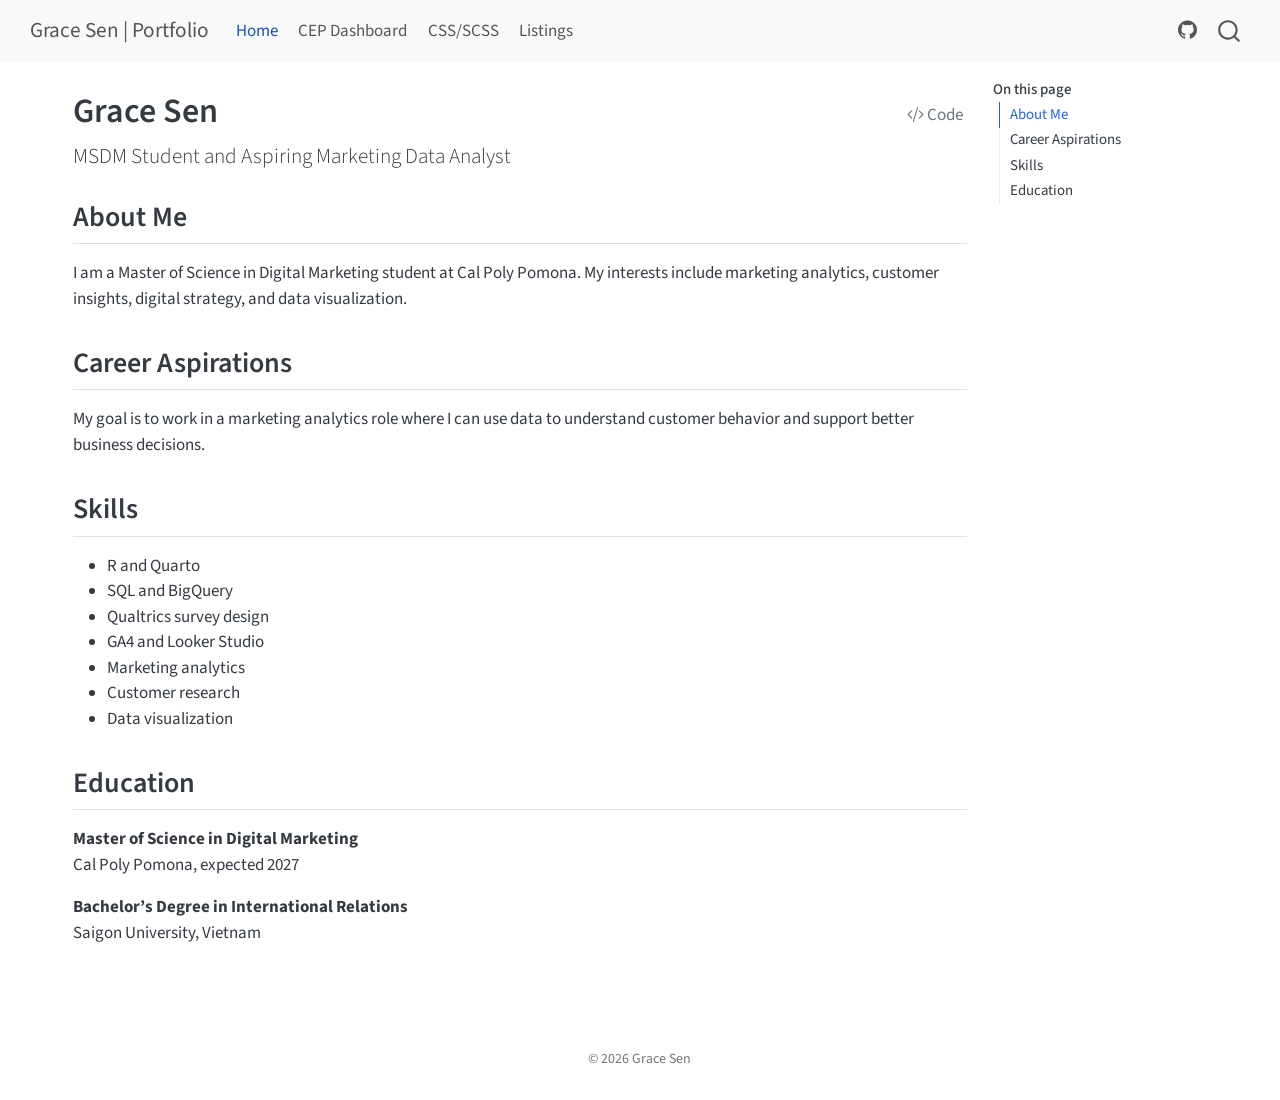
==== docs/index.html @ 3452260a "edit dashboard, listings page" ====
<!DOCTYPE html>
<html xmlns="http://www.w3.org/1999/xhtml" lang="en" xml:lang="en"><head>

<meta charset="utf-8">
<meta name="generator" content="quarto-1.8.26">

<meta name="viewport" content="width=device-width, initial-scale=1.0, user-scalable=yes">


<title>Grace Sen – Grace Sen | Portfolio</title>
<style>
code{white-space: pre-wrap;}
span.smallcaps{font-variant: small-caps;}
div.columns{display: flex; gap: min(4vw, 1.5em);}
div.column{flex: auto; overflow-x: auto;}
div.hanging-indent{margin-left: 1.5em; text-indent: -1.5em;}
ul.task-list{list-style: none;}
ul.task-list li input[type="checkbox"] {
  width: 0.8em;
  margin: 0 0.8em 0.2em -1em; /* quarto-specific, see https://github.com/quarto-dev/quarto-cli/issues/4556 */ 
  vertical-align: middle;
}
/* CSS for syntax highlighting */
html { -webkit-text-size-adjust: 100%; }
pre > code.sourceCode { white-space: pre; position: relative; }
pre > code.sourceCode > span { display: inline-block; line-height: 1.25; }
pre > code.sourceCode > span:empty { height: 1.2em; }
.sourceCode { overflow: visible; }
code.sourceCode > span { color: inherit; text-decoration: inherit; }
div.sourceCode { margin: 1em 0; }
pre.sourceCode { margin: 0; }
@media screen {
div.sourceCode { overflow: auto; }
}
@media print {
pre > code.sourceCode { white-space: pre-wrap; }
pre > code.sourceCode > span { text-indent: -5em; padding-left: 5em; }
}
pre.numberSource code
  { counter-reset: source-line 0; }
pre.numberSource code > span
  { position: relative; left: -4em; counter-increment: source-line; }
pre.numberSource code > span > a:first-child::before
  { content: counter(source-line);
    position: relative; left: -1em; text-align: right; vertical-align: baseline;
    border: none; display: inline-block;
    -webkit-touch-callout: none; -webkit-user-select: none;
    -khtml-user-select: none; -moz-user-select: none;
    -ms-user-select: none; user-select: none;
    padding: 0 4px; width: 4em;
  }
pre.numberSource { margin-left: 3em;  padding-left: 4px; }
div.sourceCode
  {   }
@media screen {
pre > code.sourceCode > span > a:first-child::before { text-decoration: underline; }
}
</style>


<script src="site_libs/quarto-nav/quarto-nav.js"></script>
<script src="site_libs/quarto-nav/headroom.min.js"></script>
<script src="site_libs/clipboard/clipboard.min.js"></script>
<script src="site_libs/quarto-search/autocomplete.umd.js"></script>
<script src="site_libs/quarto-search/fuse.min.js"></script>
<script src="site_libs/quarto-search/quarto-search.js"></script>
<meta name="quarto:offset" content="./">
<script src="site_libs/quarto-html/quarto.js" type="module"></script>
<script src="site_libs/quarto-html/tabsets/tabsets.js" type="module"></script>
<script src="site_libs/quarto-html/axe/axe-check.js" type="module"></script>
<script src="site_libs/quarto-html/popper.min.js"></script>
<script src="site_libs/quarto-html/tippy.umd.min.js"></script>
<script src="site_libs/quarto-html/anchor.min.js"></script>
<link href="site_libs/quarto-html/tippy.css" rel="stylesheet">
<link href="site_libs/quarto-html/quarto-syntax-highlighting-587c61ba64f3a5504c4d52d930310e48.css" rel="stylesheet" id="quarto-text-highlighting-styles">
<script src="site_libs/bootstrap/bootstrap.min.js"></script>
<link href="site_libs/bootstrap/bootstrap-icons.css" rel="stylesheet">
<link href="site_libs/bootstrap/bootstrap-80278d44abbb443aada24b13759e4b65.min.css" rel="stylesheet" append-hash="true" id="quarto-bootstrap" data-mode="light">
<script id="quarto-search-options" type="application/json">{
  "location": "navbar",
  "copy-button": false,
  "collapse-after": 3,
  "panel-placement": "end",
  "type": "overlay",
  "limit": 50,
  "keyboard-shortcut": [
    "f",
    "/",
    "s"
  ],
  "show-item-context": false,
  "language": {
    "search-no-results-text": "No results",
    "search-matching-documents-text": "matching documents",
    "search-copy-link-title": "Copy link to search",
    "search-hide-matches-text": "Hide additional matches",
    "search-more-match-text": "more match in this document",
    "search-more-matches-text": "more matches in this document",
    "search-clear-button-title": "Clear",
    "search-text-placeholder": "",
    "search-detached-cancel-button-title": "Cancel",
    "search-submit-button-title": "Submit",
    "search-label": "Search"
  }
}</script>


</head>

<body class="nav-fixed quarto-light">

<div id="quarto-search-results"></div>
  <header id="quarto-header" class="headroom fixed-top">
    <nav class="navbar navbar-expand-lg " data-bs-theme="dark">
      <div class="navbar-container container-fluid">
      <div class="navbar-brand-container mx-auto">
    <a class="navbar-brand" href="./index.html">
    <span class="navbar-title">Grace Sen | Portfolio</span>
    </a>
  </div>
            <div id="quarto-search" class="" title="Search"></div>
          <button class="navbar-toggler" type="button" data-bs-toggle="collapse" data-bs-target="#navbarCollapse" aria-controls="navbarCollapse" role="menu" aria-expanded="false" aria-label="Toggle navigation" onclick="if (window.quartoToggleHeadroom) { window.quartoToggleHeadroom(); }">
  <span class="navbar-toggler-icon"></span>
</button>
          <div class="collapse navbar-collapse" id="navbarCollapse">
            <ul class="navbar-nav navbar-nav-scroll me-auto">
  <li class="nav-item">
    <a class="nav-link active" href="./index.html" aria-current="page"> 
<span class="menu-text">Home</span></a>
  </li>  
  <li class="nav-item">
    <a class="nav-link" href="./dashboard.html"> 
<span class="menu-text">CEP Dashboard</span></a>
  </li>  
  <li class="nav-item">
    <a class="nav-link" href="./styling.html"> 
<span class="menu-text">CSS/SCSS</span></a>
  </li>  
  <li class="nav-item">
    <a class="nav-link" href="./listings.html"> 
<span class="menu-text">Listings</span></a>
  </li>  
</ul>
            <ul class="navbar-nav navbar-nav-scroll ms-auto">
  <li class="nav-item compact">
    <a class="nav-link" href="https://github.com/gracesen/IBM-6500-M10-Portfolio"> <i class="bi bi-github" role="img">
</i> 
<span class="menu-text"></span></a>
  </li>  
</ul>
          </div> <!-- /navcollapse -->
            <div class="quarto-navbar-tools">
</div>
      </div> <!-- /container-fluid -->
    </nav>
</header>
<!-- content -->
<div id="quarto-content" class="quarto-container page-columns page-rows-contents page-layout-full page-navbar">
<!-- sidebar -->
<!-- margin-sidebar -->
    <div id="quarto-margin-sidebar" class="sidebar margin-sidebar">
        <nav id="TOC" role="doc-toc" class="toc-active">
    <h2 id="toc-title">On this page</h2>
   
  <ul>
  <li><a href="#about-me" id="toc-about-me" class="nav-link active" data-scroll-target="#about-me">About Me</a></li>
  <li><a href="#career-aspirations" id="toc-career-aspirations" class="nav-link" data-scroll-target="#career-aspirations">Career Aspirations</a></li>
  <li><a href="#skills" id="toc-skills" class="nav-link" data-scroll-target="#skills">Skills</a></li>
  <li><a href="#education" id="toc-education" class="nav-link" data-scroll-target="#education">Education</a></li>
  </ul>
</nav>
    </div>
<!-- main -->
<main class="content column-page-left" id="quarto-document-content">

<header id="title-block-header" class="quarto-title-block default">
<div class="quarto-title">
<div class="quarto-title-block"><div><h1 class="title">Grace Sen</h1><button type="button" class="btn code-tools-button" id="quarto-code-tools-source"><i class="bi"></i> Code</button></div></div>
<p class="subtitle lead">MSDM Student and Aspiring Marketing Data Analyst</p>
</div>



<div class="quarto-title-meta column-page-left">

    
  
    
  </div>
  


</header>


<section id="about-me" class="level2">
<h2 class="anchored" data-anchor-id="about-me">About Me</h2>
<p>I am a Master of Science in Digital Marketing student at Cal Poly Pomona. My interests include marketing analytics, customer insights, digital strategy, and data visualization.</p>
</section>
<section id="career-aspirations" class="level2">
<h2 class="anchored" data-anchor-id="career-aspirations">Career Aspirations</h2>
<p>My goal is to work in a marketing analytics role where I can use data to understand customer behavior and support better business decisions.</p>
</section>
<section id="skills" class="level2">
<h2 class="anchored" data-anchor-id="skills">Skills</h2>
<ul>
<li>R and Quarto</li>
<li>SQL and BigQuery</li>
<li>Qualtrics survey design</li>
<li>GA4 and Looker Studio</li>
<li>Marketing analytics</li>
<li>Customer research</li>
<li>Data visualization</li>
</ul>
</section>
<section id="education" class="level2">
<h2 class="anchored" data-anchor-id="education">Education</h2>
<p><strong>Master of Science in Digital Marketing</strong><br>
Cal Poly Pomona, expected 2027</p>
<p><strong>Bachelor’s Degree in International Relations</strong><br>
Saigon University, Vietnam</p>


<!-- -->

</section>

</main> <!-- /main -->
<script id="quarto-html-after-body" type="application/javascript">
  window.document.addEventListener("DOMContentLoaded", function (event) {
    const icon = "";
    const anchorJS = new window.AnchorJS();
    anchorJS.options = {
      placement: 'right',
      icon: icon
    };
    anchorJS.add('.anchored');
    const isCodeAnnotation = (el) => {
      for (const clz of el.classList) {
        if (clz.startsWith('code-annotation-')) {                     
          return true;
        }
      }
      return false;
    }
    const onCopySuccess = function(e) {
      // button target
      const button = e.trigger;
      // don't keep focus
      button.blur();
      // flash "checked"
      button.classList.add('code-copy-button-checked');
      var currentTitle = button.getAttribute("title");
      button.setAttribute("title", "Copied!");
      let tooltip;
      if (window.bootstrap) {
        button.setAttribute("data-bs-toggle", "tooltip");
        button.setAttribute("data-bs-placement", "left");
        button.setAttribute("data-bs-title", "Copied!");
        tooltip = new bootstrap.Tooltip(button, 
          { trigger: "manual", 
            customClass: "code-copy-button-tooltip",
            offset: [0, -8]});
        tooltip.show();    
      }
      setTimeout(function() {
        if (tooltip) {
          tooltip.hide();
          button.removeAttribute("data-bs-title");
          button.removeAttribute("data-bs-toggle");
          button.removeAttribute("data-bs-placement");
        }
        button.setAttribute("title", currentTitle);
        button.classList.remove('code-copy-button-checked');
      }, 1000);
      // clear code selection
      e.clearSelection();
    }
    const getTextToCopy = function(trigger) {
      const outerScaffold = trigger.parentElement.cloneNode(true);
      const codeEl = outerScaffold.querySelector('code');
      for (const childEl of codeEl.children) {
        if (isCodeAnnotation(childEl)) {
          childEl.remove();
        }
      }
      return codeEl.innerText;
    }
    const clipboard = new window.ClipboardJS('.code-copy-button:not([data-in-quarto-modal])', {
      text: getTextToCopy
    });
    clipboard.on('success', onCopySuccess);
    if (window.document.getElementById('quarto-embedded-source-code-modal')) {
      const clipboardModal = new window.ClipboardJS('.code-copy-button[data-in-quarto-modal]', {
        text: getTextToCopy,
        container: window.document.getElementById('quarto-embedded-source-code-modal')
      });
      clipboardModal.on('success', onCopySuccess);
    }
    const viewSource = window.document.getElementById('quarto-view-source') ||
                       window.document.getElementById('quarto-code-tools-source');
    if (viewSource) {
      const sourceUrl = viewSource.getAttribute("data-quarto-source-url");
      viewSource.addEventListener("click", function(e) {
        if (sourceUrl) {
          // rstudio viewer pane
          if (/\bcapabilities=\b/.test(window.location)) {
            window.open(sourceUrl);
          } else {
            window.location.href = sourceUrl;
          }
        } else {
          const modal = new bootstrap.Modal(document.getElementById('quarto-embedded-source-code-modal'));
          modal.show();
        }
        return false;
      });
    }
    function toggleCodeHandler(show) {
      return function(e) {
        const detailsSrc = window.document.querySelectorAll(".cell > details > .sourceCode");
        for (let i=0; i<detailsSrc.length; i++) {
          const details = detailsSrc[i].parentElement;
          if (show) {
            details.open = true;
          } else {
            details.removeAttribute("open");
          }
        }
        const cellCodeDivs = window.document.querySelectorAll(".cell > .sourceCode");
        const fromCls = show ? "hidden" : "unhidden";
        const toCls = show ? "unhidden" : "hidden";
        for (let i=0; i<cellCodeDivs.length; i++) {
          const codeDiv = cellCodeDivs[i];
          if (codeDiv.classList.contains(fromCls)) {
            codeDiv.classList.remove(fromCls);
            codeDiv.classList.add(toCls);
          } 
        }
        return false;
      }
    }
    const hideAllCode = window.document.getElementById("quarto-hide-all-code");
    if (hideAllCode) {
      hideAllCode.addEventListener("click", toggleCodeHandler(false));
    }
    const showAllCode = window.document.getElementById("quarto-show-all-code");
    if (showAllCode) {
      showAllCode.addEventListener("click", toggleCodeHandler(true));
    }
      var localhostRegex = new RegExp(/^(?:http|https):\/\/localhost\:?[0-9]*\//);
      var mailtoRegex = new RegExp(/^mailto:/);
        var filterRegex = new RegExp('/' + window.location.host + '/');
      var isInternal = (href) => {
          return filterRegex.test(href) || localhostRegex.test(href) || mailtoRegex.test(href);
      }
      // Inspect non-navigation links and adorn them if external
     var links = window.document.querySelectorAll('a[href]:not(.nav-link):not(.navbar-brand):not(.toc-action):not(.sidebar-link):not(.sidebar-item-toggle):not(.pagination-link):not(.no-external):not([aria-hidden]):not(.dropdown-item):not(.quarto-navigation-tool):not(.about-link)');
      for (var i=0; i<links.length; i++) {
        const link = links[i];
        if (!isInternal(link.href)) {
          // undo the damage that might have been done by quarto-nav.js in the case of
          // links that we want to consider external
          if (link.dataset.originalHref !== undefined) {
            link.href = link.dataset.originalHref;
          }
        }
      }
    function tippyHover(el, contentFn, onTriggerFn, onUntriggerFn) {
      const config = {
        allowHTML: true,
        maxWidth: 500,
        delay: 100,
        arrow: false,
        appendTo: function(el) {
            return el.parentElement;
        },
        interactive: true,
        interactiveBorder: 10,
        theme: 'quarto',
        placement: 'bottom-start',
      };
      if (contentFn) {
        config.content = contentFn;
      }
      if (onTriggerFn) {
        config.onTrigger = onTriggerFn;
      }
      if (onUntriggerFn) {
        config.onUntrigger = onUntriggerFn;
      }
      window.tippy(el, config); 
    }
    const noterefs = window.document.querySelectorAll('a[role="doc-noteref"]');
    for (var i=0; i<noterefs.length; i++) {
      const ref = noterefs[i];
      tippyHover(ref, function() {
        // use id or data attribute instead here
        let href = ref.getAttribute('data-footnote-href') || ref.getAttribute('href');
        try { href = new URL(href).hash; } catch {}
        const id = href.replace(/^#\/?/, "");
        const note = window.document.getElementById(id);
        if (note) {
          return note.innerHTML;
        } else {
          return "";
        }
      });
    }
    const xrefs = window.document.querySelectorAll('a.quarto-xref');
    const processXRef = (id, note) => {
      // Strip column container classes
      const stripColumnClz = (el) => {
        el.classList.remove("page-full", "page-columns");
        if (el.children) {
          for (const child of el.children) {
            stripColumnClz(child);
          }
        }
      }
      stripColumnClz(note)
      if (id === null || id.startsWith('sec-')) {
        // Special case sections, only their first couple elements
        const container = document.createElement("div");
        if (note.children && note.children.length > 2) {
          container.appendChild(note.children[0].cloneNode(true));
          for (let i = 1; i < note.children.length; i++) {
            const child = note.children[i];
            if (child.tagName === "P" && child.innerText === "") {
              continue;
            } else {
              container.appendChild(child.cloneNode(true));
              break;
            }
          }
          if (window.Quarto?.typesetMath) {
            window.Quarto.typesetMath(container);
          }
          return container.innerHTML
        } else {
          if (window.Quarto?.typesetMath) {
            window.Quarto.typesetMath(note);
          }
          return note.innerHTML;
        }
      } else {
        // Remove any anchor links if they are present
        const anchorLink = note.querySelector('a.anchorjs-link');
        if (anchorLink) {
          anchorLink.remove();
        }
        if (window.Quarto?.typesetMath) {
          window.Quarto.typesetMath(note);
        }
        if (note.classList.contains("callout")) {
          return note.outerHTML;
        } else {
          return note.innerHTML;
        }
      }
    }
    for (var i=0; i<xrefs.length; i++) {
      const xref = xrefs[i];
      tippyHover(xref, undefined, function(instance) {
        instance.disable();
        let url = xref.getAttribute('href');
        let hash = undefined; 
        if (url.startsWith('#')) {
          hash = url;
        } else {
          try { hash = new URL(url).hash; } catch {}
        }
        if (hash) {
          const id = hash.replace(/^#\/?/, "");
          const note = window.document.getElementById(id);
          if (note !== null) {
            try {
              const html = processXRef(id, note.cloneNode(true));
              instance.setContent(html);
            } finally {
              instance.enable();
              instance.show();
            }
          } else {
            // See if we can fetch this
            fetch(url.split('#')[0])
            .then(res => res.text())
            .then(html => {
              const parser = new DOMParser();
              const htmlDoc = parser.parseFromString(html, "text/html");
              const note = htmlDoc.getElementById(id);
              if (note !== null) {
                const html = processXRef(id, note);
                instance.setContent(html);
              } 
            }).finally(() => {
              instance.enable();
              instance.show();
            });
          }
        } else {
          // See if we can fetch a full url (with no hash to target)
          // This is a special case and we should probably do some content thinning / targeting
          fetch(url)
          .then(res => res.text())
          .then(html => {
            const parser = new DOMParser();
            const htmlDoc = parser.parseFromString(html, "text/html");
            const note = htmlDoc.querySelector('main.content');
            if (note !== null) {
              // This should only happen for chapter cross references
              // (since there is no id in the URL)
              // remove the first header
              if (note.children.length > 0 && note.children[0].tagName === "HEADER") {
                note.children[0].remove();
              }
              const html = processXRef(null, note);
              instance.setContent(html);
            } 
          }).finally(() => {
            instance.enable();
            instance.show();
          });
        }
      }, function(instance) {
      });
    }
        let selectedAnnoteEl;
        const selectorForAnnotation = ( cell, annotation) => {
          let cellAttr = 'data-code-cell="' + cell + '"';
          let lineAttr = 'data-code-annotation="' +  annotation + '"';
          const selector = 'span[' + cellAttr + '][' + lineAttr + ']';
          return selector;
        }
        const selectCodeLines = (annoteEl) => {
          const doc = window.document;
          const targetCell = annoteEl.getAttribute("data-target-cell");
          const targetAnnotation = annoteEl.getAttribute("data-target-annotation");
          const annoteSpan = window.document.querySelector(selectorForAnnotation(targetCell, targetAnnotation));
          const lines = annoteSpan.getAttribute("data-code-lines").split(",");
          const lineIds = lines.map((line) => {
            return targetCell + "-" + line;
          })
          let top = null;
          let height = null;
          let parent = null;
          if (lineIds.length > 0) {
              //compute the position of the single el (top and bottom and make a div)
              const el = window.document.getElementById(lineIds[0]);
              top = el.offsetTop;
              height = el.offsetHeight;
              parent = el.parentElement.parentElement;
            if (lineIds.length > 1) {
              const lastEl = window.document.getElementById(lineIds[lineIds.length - 1]);
              const bottom = lastEl.offsetTop + lastEl.offsetHeight;
              height = bottom - top;
            }
            if (top !== null && height !== null && parent !== null) {
              // cook up a div (if necessary) and position it 
              let div = window.document.getElementById("code-annotation-line-highlight");
              if (div === null) {
                div = window.document.createElement("div");
                div.setAttribute("id", "code-annotation-line-highlight");
                div.style.position = 'absolute';
                parent.appendChild(div);
              }
              div.style.top = top - 2 + "px";
              div.style.height = height + 4 + "px";
              div.style.left = 0;
              let gutterDiv = window.document.getElementById("code-annotation-line-highlight-gutter");
              if (gutterDiv === null) {
                gutterDiv = window.document.createElement("div");
                gutterDiv.setAttribute("id", "code-annotation-line-highlight-gutter");
                gutterDiv.style.position = 'absolute';
                const codeCell = window.document.getElementById(targetCell);
                const gutter = codeCell.querySelector('.code-annotation-gutter');
                gutter.appendChild(gutterDiv);
              }
              gutterDiv.style.top = top - 2 + "px";
              gutterDiv.style.height = height + 4 + "px";
            }
            selectedAnnoteEl = annoteEl;
          }
        };
        const unselectCodeLines = () => {
          const elementsIds = ["code-annotation-line-highlight", "code-annotation-line-highlight-gutter"];
          elementsIds.forEach((elId) => {
            const div = window.document.getElementById(elId);
            if (div) {
              div.remove();
            }
          });
          selectedAnnoteEl = undefined;
        };
          // Handle positioning of the toggle
      window.addEventListener(
        "resize",
        throttle(() => {
          elRect = undefined;
          if (selectedAnnoteEl) {
            selectCodeLines(selectedAnnoteEl);
          }
        }, 10)
      );
      function throttle(fn, ms) {
      let throttle = false;
      let timer;
        return (...args) => {
          if(!throttle) { // first call gets through
              fn.apply(this, args);
              throttle = true;
          } else { // all the others get throttled
              if(timer) clearTimeout(timer); // cancel #2
              timer = setTimeout(() => {
                fn.apply(this, args);
                timer = throttle = false;
              }, ms);
          }
        };
      }
        // Attach click handler to the DT
        const annoteDls = window.document.querySelectorAll('dt[data-target-cell]');
        for (const annoteDlNode of annoteDls) {
          annoteDlNode.addEventListener('click', (event) => {
            const clickedEl = event.target;
            if (clickedEl !== selectedAnnoteEl) {
              unselectCodeLines();
              const activeEl = window.document.querySelector('dt[data-target-cell].code-annotation-active');
              if (activeEl) {
                activeEl.classList.remove('code-annotation-active');
              }
              selectCodeLines(clickedEl);
              clickedEl.classList.add('code-annotation-active');
            } else {
              // Unselect the line
              unselectCodeLines();
              clickedEl.classList.remove('code-annotation-active');
            }
          });
        }
    const findCites = (el) => {
      const parentEl = el.parentElement;
      if (parentEl) {
        const cites = parentEl.dataset.cites;
        if (cites) {
          return {
            el,
            cites: cites.split(' ')
          };
        } else {
          return findCites(el.parentElement)
        }
      } else {
        return undefined;
      }
    };
    var bibliorefs = window.document.querySelectorAll('a[role="doc-biblioref"]');
    for (var i=0; i<bibliorefs.length; i++) {
      const ref = bibliorefs[i];
      const citeInfo = findCites(ref);
      if (citeInfo) {
        tippyHover(citeInfo.el, function() {
          var popup = window.document.createElement('div');
          citeInfo.cites.forEach(function(cite) {
            var citeDiv = window.document.createElement('div');
            citeDiv.classList.add('hanging-indent');
            citeDiv.classList.add('csl-entry');
            var biblioDiv = window.document.getElementById('ref-' + cite);
            if (biblioDiv) {
              citeDiv.innerHTML = biblioDiv.innerHTML;
            }
            popup.appendChild(citeDiv);
          });
          return popup.innerHTML;
        });
      }
    }
  });
  </script><div class="modal fade" id="quarto-embedded-source-code-modal" tabindex="-1" aria-labelledby="quarto-embedded-source-code-modal-label" aria-hidden="true"><div class="modal-dialog modal-dialog-scrollable"><div class="modal-content"><div class="modal-header"><h5 class="modal-title" id="quarto-embedded-source-code-modal-label">Source Code</h5><button class="btn-close" data-bs-dismiss="modal"></button></div><div class="modal-body"><div class="">
<div class="code-copy-outer-scaffold"><div class="sourceCode" id="cb1" data-shortcodes="false"><pre class="sourceCode markdown code-with-copy"><code class="sourceCode markdown"><span id="cb1-1"><a href="#cb1-1" aria-hidden="true" tabindex="-1"></a><span class="co">---</span></span>
<span id="cb1-2"><a href="#cb1-2" aria-hidden="true" tabindex="-1"></a><span class="an">title:</span><span class="co"> "Grace Sen"</span></span>
<span id="cb1-3"><a href="#cb1-3" aria-hidden="true" tabindex="-1"></a><span class="an">subtitle:</span><span class="co"> "MSDM Student and Aspiring Marketing Data Analyst"</span></span>
<span id="cb1-4"><a href="#cb1-4" aria-hidden="true" tabindex="-1"></a><span class="an">page-layout:</span><span class="co"> full</span></span>
<span id="cb1-5"><a href="#cb1-5" aria-hidden="true" tabindex="-1"></a><span class="co">---</span></span>
<span id="cb1-6"><a href="#cb1-6" aria-hidden="true" tabindex="-1"></a></span>
<span id="cb1-7"><a href="#cb1-7" aria-hidden="true" tabindex="-1"></a><span class="fu">## About Me</span></span>
<span id="cb1-8"><a href="#cb1-8" aria-hidden="true" tabindex="-1"></a></span>
<span id="cb1-9"><a href="#cb1-9" aria-hidden="true" tabindex="-1"></a>I am a Master of Science in Digital Marketing student at Cal Poly Pomona. My interests include marketing analytics, customer insights, digital strategy, and data visualization.</span>
<span id="cb1-10"><a href="#cb1-10" aria-hidden="true" tabindex="-1"></a></span>
<span id="cb1-11"><a href="#cb1-11" aria-hidden="true" tabindex="-1"></a><span class="fu">## Career Aspirations</span></span>
<span id="cb1-12"><a href="#cb1-12" aria-hidden="true" tabindex="-1"></a></span>
<span id="cb1-13"><a href="#cb1-13" aria-hidden="true" tabindex="-1"></a>My goal is to work in a marketing analytics role where I can use data to understand customer behavior and support better business decisions.</span>
<span id="cb1-14"><a href="#cb1-14" aria-hidden="true" tabindex="-1"></a></span>
<span id="cb1-15"><a href="#cb1-15" aria-hidden="true" tabindex="-1"></a><span class="fu">## Skills</span></span>
<span id="cb1-16"><a href="#cb1-16" aria-hidden="true" tabindex="-1"></a></span>
<span id="cb1-17"><a href="#cb1-17" aria-hidden="true" tabindex="-1"></a><span class="ss">- </span>R and Quarto</span>
<span id="cb1-18"><a href="#cb1-18" aria-hidden="true" tabindex="-1"></a><span class="ss">- </span>SQL and BigQuery</span>
<span id="cb1-19"><a href="#cb1-19" aria-hidden="true" tabindex="-1"></a><span class="ss">- </span>Qualtrics survey design</span>
<span id="cb1-20"><a href="#cb1-20" aria-hidden="true" tabindex="-1"></a><span class="ss">- </span>GA4 and Looker Studio</span>
<span id="cb1-21"><a href="#cb1-21" aria-hidden="true" tabindex="-1"></a><span class="ss">- </span>Marketing analytics</span>
<span id="cb1-22"><a href="#cb1-22" aria-hidden="true" tabindex="-1"></a><span class="ss">- </span>Customer research</span>
<span id="cb1-23"><a href="#cb1-23" aria-hidden="true" tabindex="-1"></a><span class="ss">- </span>Data visualization</span>
<span id="cb1-24"><a href="#cb1-24" aria-hidden="true" tabindex="-1"></a></span>
<span id="cb1-25"><a href="#cb1-25" aria-hidden="true" tabindex="-1"></a><span class="fu">## Education</span></span>
<span id="cb1-26"><a href="#cb1-26" aria-hidden="true" tabindex="-1"></a></span>
<span id="cb1-27"><a href="#cb1-27" aria-hidden="true" tabindex="-1"></a>**Master of Science in Digital Marketing**\</span>
<span id="cb1-28"><a href="#cb1-28" aria-hidden="true" tabindex="-1"></a>Cal Poly Pomona, expected 2027</span>
<span id="cb1-29"><a href="#cb1-29" aria-hidden="true" tabindex="-1"></a></span>
<span id="cb1-30"><a href="#cb1-30" aria-hidden="true" tabindex="-1"></a>**Bachelor’s Degree in International Relations**\</span>
<span id="cb1-31"><a href="#cb1-31" aria-hidden="true" tabindex="-1"></a>Saigon University, Vietnam</span></code></pre></div><button title="Copy to Clipboard" class="code-copy-button" data-in-quarto-modal=""><i class="bi"></i></button></div>
</div></div></div></div></div>
</div> <!-- /content -->
<footer class="footer">
  <div class="nav-footer">
    <div class="nav-footer-left">
      &nbsp;
    </div>   
    <div class="nav-footer-center">
<p>© 2026 Grace Sen</p>
</div>
    <div class="nav-footer-right">
      &nbsp;
    </div>
  </div>
</footer>




</body></html>
---- docs/site_libs/quarto-html/tippy.css ----
.tippy-box[data-animation=fade][data-state=hidden]{opacity:0}[data-tippy-root]{max-width:calc(100vw - 10px)}.tippy-box{position:relative;background-color:#333;color:#fff;border-radius:4px;font-size:14px;line-height:1.4;white-space:normal;outline:0;transition-property:transform,visibility,opacity}.tippy-box[data-placement^=top]>.tippy-arrow{bottom:0}.tippy-box[data-placement^=top]>.tippy-arrow:before{bottom:-7px;left:0;border-width:8px 8px 0;border-top-color:initial;transform-origin:center top}.tippy-box[data-placement^=bottom]>.tippy-arrow{top:0}.tippy-box[data-placement^=bottom]>.tippy-arrow:before{top:-7px;left:0;border-width:0 8px 8px;border-bottom-color:initial;transform-origin:center bottom}.tippy-box[data-placement^=left]>.tippy-arrow{right:0}.tippy-box[data-placement^=left]>.tippy-arrow:before{border-width:8px 0 8px 8px;border-left-color:initial;right:-7px;transform-origin:center left}.tippy-box[data-placement^=right]>.tippy-arrow{left:0}.tippy-box[data-placement^=right]>.tippy-arrow:before{left:-7px;border-width:8px 8px 8px 0;border-right-color:initial;transform-origin:center right}.tippy-box[data-inertia][data-state=visible]{transition-timing-function:cubic-bezier(.54,1.5,.38,1.11)}.tippy-arrow{width:16px;height:16px;color:#333}.tippy-arrow:before{content:"";position:absolute;border-color:transparent;border-style:solid}.tippy-content{position:relative;padding:5px 9px;z-index:1}
---- docs/site_libs/quarto-html/quarto-syntax-highlighting-587c61ba64f3a5504c4d52d930310e48.css ----
/* quarto syntax highlight colors */
:root {
  --quarto-hl-ot-color: #003B4F;
  --quarto-hl-at-color: #657422;
  --quarto-hl-ss-color: #20794D;
  --quarto-hl-an-color: #5E5E5E;
  --quarto-hl-fu-color: #4758AB;
  --quarto-hl-st-color: #20794D;
  --quarto-hl-cf-color: #003B4F;
  --quarto-hl-op-color: #5E5E5E;
  --quarto-hl-er-color: #AD0000;
  --quarto-hl-bn-color: #AD0000;
  --quarto-hl-al-color: #AD0000;
  --quarto-hl-va-color: #111111;
  --quarto-hl-bu-color: inherit;
  --quarto-hl-ex-color: inherit;
  --quarto-hl-pp-color: #AD0000;
  --quarto-hl-in-color: #5E5E5E;
  --quarto-hl-vs-color: #20794D;
  --quarto-hl-wa-color: #5E5E5E;
  --quarto-hl-do-color: #5E5E5E;
  --quarto-hl-im-color: #00769E;
  --quarto-hl-ch-color: #20794D;
  --quarto-hl-dt-color: #AD0000;
  --quarto-hl-fl-color: #AD0000;
  --quarto-hl-co-color: #5E5E5E;
  --quarto-hl-cv-color: #5E5E5E;
  --quarto-hl-cn-color: #8f5902;
  --quarto-hl-sc-color: #5E5E5E;
  --quarto-hl-dv-color: #AD0000;
  --quarto-hl-kw-color: #003B4F;
}

/* other quarto variables */
:root {
  --quarto-font-monospace: SFMono-Regular, Menlo, Monaco, Consolas, "Liberation Mono", "Courier New", monospace;
}

/* syntax highlight based on Pandoc's rules */
pre > code.sourceCode > span {
  color: #003B4F;
}

code.sourceCode > span {
  color: #003B4F;
}

div.sourceCode,
div.sourceCode pre.sourceCode {
  color: #003B4F;
}

/* Normal */
code span {
  color: #003B4F;
}

/* Alert */
code span.al {
  color: #AD0000;
  font-style: inherit;
}

/* Annotation */
code span.an {
  color: #5E5E5E;
  font-style: inherit;
}

/* Attribute */
code span.at {
  color: #657422;
  font-style: inherit;
}

/* BaseN */
code span.bn {
  color: #AD0000;
  font-style: inherit;
}

/* BuiltIn */
code span.bu {
  font-style: inherit;
}

/* ControlFlow */
code span.cf {
  color: #003B4F;
  font-weight: bold;
  font-style: inherit;
}

/* Char */
code span.ch {
  color: #20794D;
  font-style: inherit;
}

/* Constant */
code span.cn {
  color: #8f5902;
  font-style: inherit;
}

/* Comment */
code span.co {
  color: #5E5E5E;
  font-style: inherit;
}

/* CommentVar */
code span.cv {
  color: #5E5E5E;
  font-style: italic;
}

/* Documentation */
code span.do {
  color: #5E5E5E;
  font-style: italic;
}

/* DataType */
code span.dt {
  color: #AD0000;
  font-style: inherit;
}

/* DecVal */
code span.dv {
  color: #AD0000;
  font-style: inherit;
}

/* Error */
code span.er {
  color: #AD0000;
  font-style: inherit;
}

/* Extension */
code span.ex {
  font-style: inherit;
}

/* Float */
code span.fl {
  color: #AD0000;
  font-style: inherit;
}

/* Function */
code span.fu {
  color: #4758AB;
  font-style: inherit;
}

/* Import */
code span.im {
  color: #00769E;
  font-style: inherit;
}

/* Information */
code span.in {
  color: #5E5E5E;
  font-style: inherit;
}

/* Keyword */
code span.kw {
  color: #003B4F;
  font-weight: bold;
  font-style: inherit;
}

/* Operator */
code span.op {
  color: #5E5E5E;
  font-style: inherit;
}

/* Other */
code span.ot {
  color: #003B4F;
  font-style: inherit;
}

/* Preprocessor */
code span.pp {
  color: #AD0000;
  font-style: inherit;
}

/* SpecialChar */
code span.sc {
  color: #5E5E5E;
  font-style: inherit;
}

/* SpecialString */
code span.ss {
  color: #20794D;
  font-style: inherit;
}

/* String */
code span.st {
  color: #20794D;
  font-style: inherit;
}

/* Variable */
code span.va {
  color: #111111;
  font-style: inherit;
}

/* VerbatimString */
code span.vs {
  color: #20794D;
  font-style: inherit;
}

/* Warning */
code span.wa {
  color: #5E5E5E;
  font-style: italic;
}

.prevent-inlining {
  content: "</";
}

/*# sourceMappingURL=2dce1cc6c82594539e1579de68416b47.css.map */
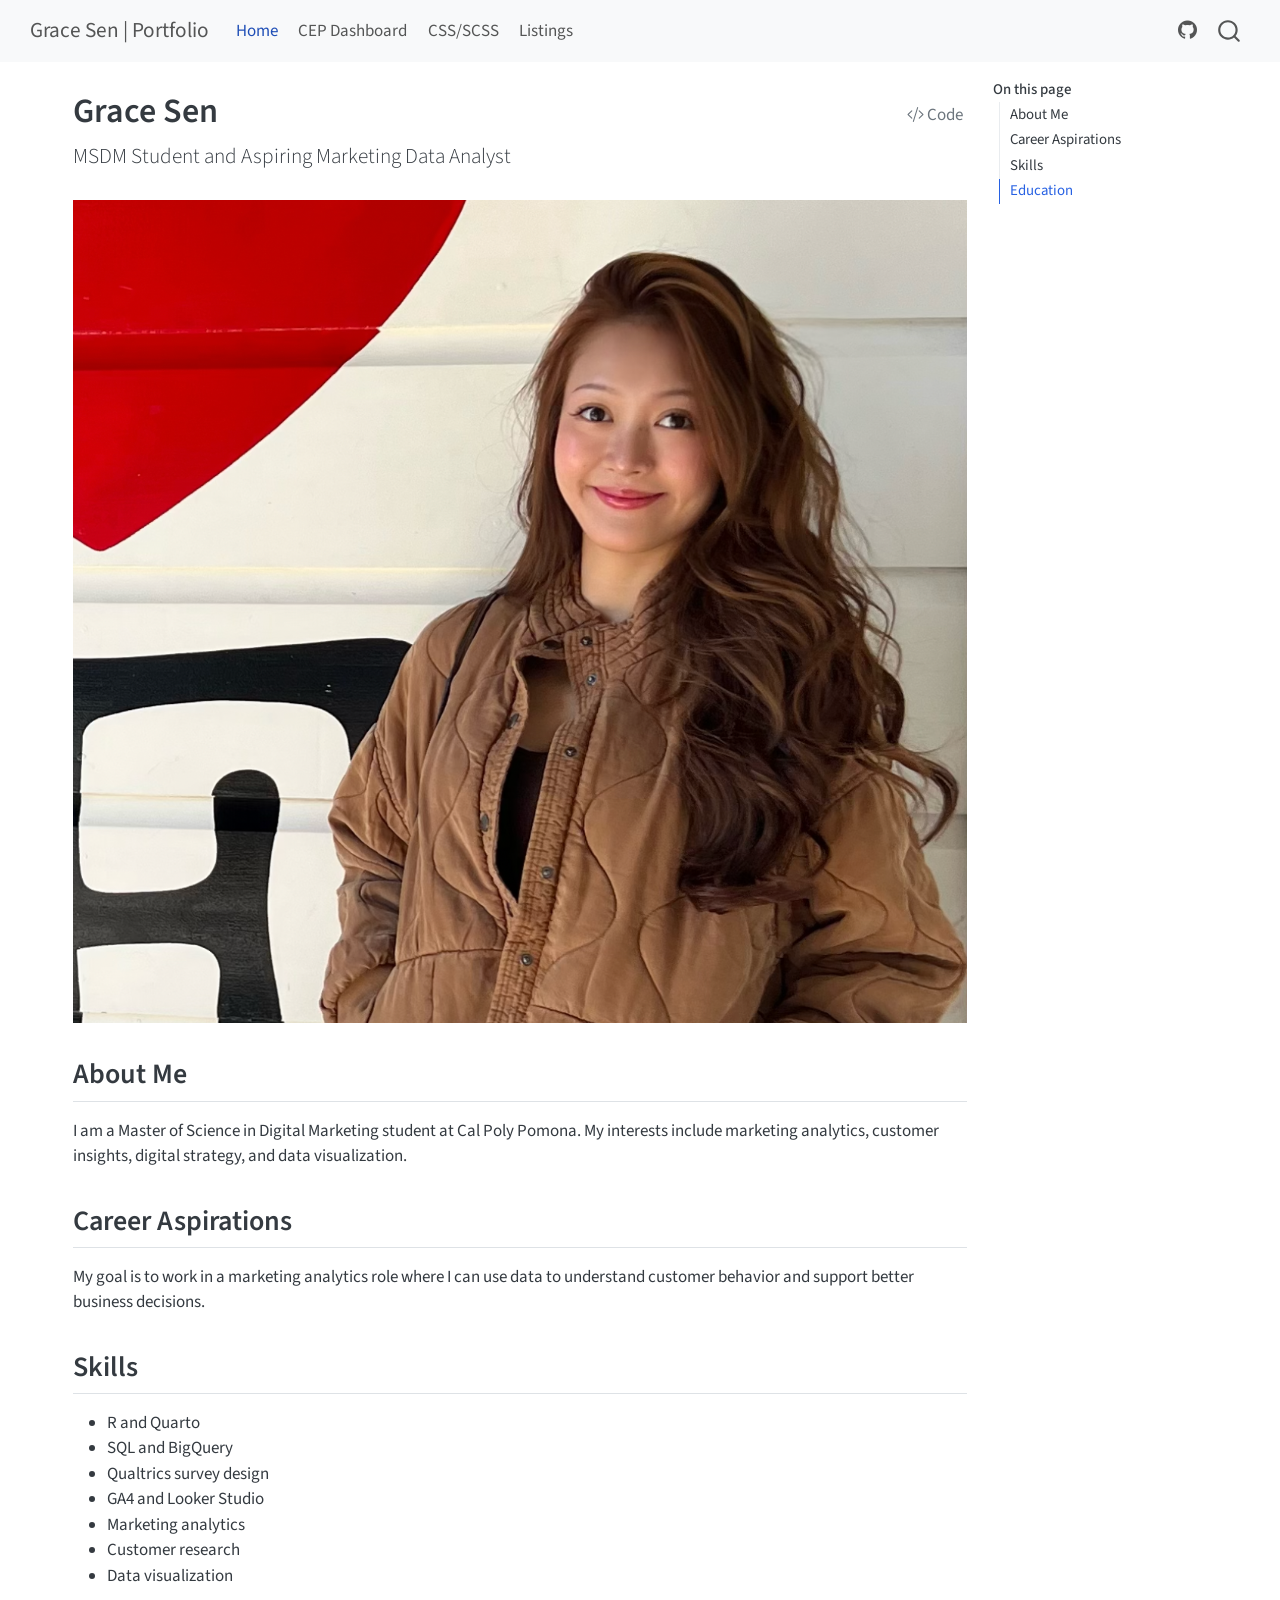
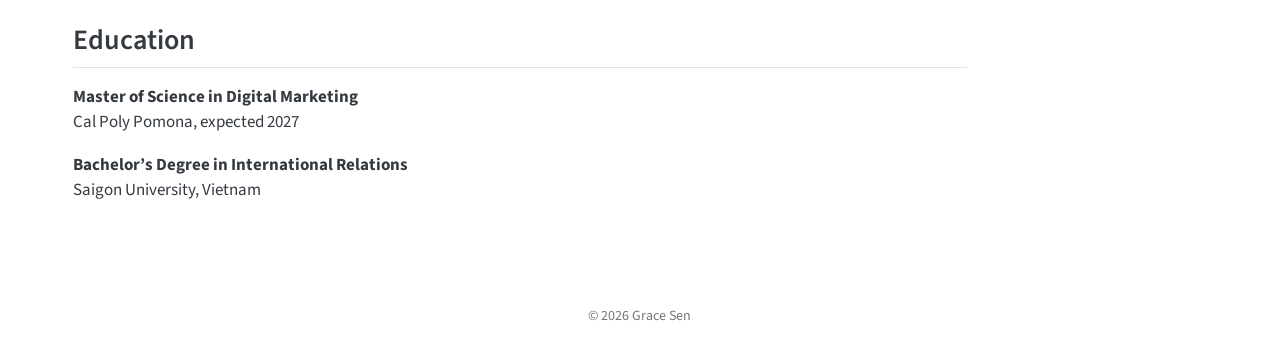
==== commit 7ade1c64: "add photo" ====
--- a/docs/index.html
+++ b/docs/index.html
@@ -193,6 +193,7 @@
 </header>
 
 
+<p><img src="images/grace-photo.png" class="img-fluid"></p>
 <section id="about-me" class="level2">
 <h2 class="anchored" data-anchor-id="about-me">About Me</h2>
 <p>I am a Master of Science in Digital Marketing student at Cal Poly Pomona. My interests include marketing analytics, customer insights, digital strategy, and data visualization.</p>
@@ -683,31 +684,33 @@
 <span id="cb1-4"><a href="#cb1-4" aria-hidden="true" tabindex="-1"></a><span class="an">page-layout:</span><span class="co"> full</span></span>
 <span id="cb1-5"><a href="#cb1-5" aria-hidden="true" tabindex="-1"></a><span class="co">---</span></span>
 <span id="cb1-6"><a href="#cb1-6" aria-hidden="true" tabindex="-1"></a></span>
-<span id="cb1-7"><a href="#cb1-7" aria-hidden="true" tabindex="-1"></a><span class="fu">## About Me</span></span>
+<span id="cb1-7"><a href="#cb1-7" aria-hidden="true" tabindex="-1"></a><span class="al">![](images/grace-photo.png)</span></span>
 <span id="cb1-8"><a href="#cb1-8" aria-hidden="true" tabindex="-1"></a></span>
-<span id="cb1-9"><a href="#cb1-9" aria-hidden="true" tabindex="-1"></a>I am a Master of Science in Digital Marketing student at Cal Poly Pomona. My interests include marketing analytics, customer insights, digital strategy, and data visualization.</span>
+<span id="cb1-9"><a href="#cb1-9" aria-hidden="true" tabindex="-1"></a><span class="fu">## About Me</span></span>
 <span id="cb1-10"><a href="#cb1-10" aria-hidden="true" tabindex="-1"></a></span>
-<span id="cb1-11"><a href="#cb1-11" aria-hidden="true" tabindex="-1"></a><span class="fu">## Career Aspirations</span></span>
+<span id="cb1-11"><a href="#cb1-11" aria-hidden="true" tabindex="-1"></a>I am a Master of Science in Digital Marketing student at Cal Poly Pomona. My interests include marketing analytics, customer insights, digital strategy, and data visualization.</span>
 <span id="cb1-12"><a href="#cb1-12" aria-hidden="true" tabindex="-1"></a></span>
-<span id="cb1-13"><a href="#cb1-13" aria-hidden="true" tabindex="-1"></a>My goal is to work in a marketing analytics role where I can use data to understand customer behavior and support better business decisions.</span>
+<span id="cb1-13"><a href="#cb1-13" aria-hidden="true" tabindex="-1"></a><span class="fu">## Career Aspirations</span></span>
 <span id="cb1-14"><a href="#cb1-14" aria-hidden="true" tabindex="-1"></a></span>
-<span id="cb1-15"><a href="#cb1-15" aria-hidden="true" tabindex="-1"></a><span class="fu">## Skills</span></span>
+<span id="cb1-15"><a href="#cb1-15" aria-hidden="true" tabindex="-1"></a>My goal is to work in a marketing analytics role where I can use data to understand customer behavior and support better business decisions.</span>
 <span id="cb1-16"><a href="#cb1-16" aria-hidden="true" tabindex="-1"></a></span>
-<span id="cb1-17"><a href="#cb1-17" aria-hidden="true" tabindex="-1"></a><span class="ss">- </span>R and Quarto</span>
-<span id="cb1-18"><a href="#cb1-18" aria-hidden="true" tabindex="-1"></a><span class="ss">- </span>SQL and BigQuery</span>
-<span id="cb1-19"><a href="#cb1-19" aria-hidden="true" tabindex="-1"></a><span class="ss">- </span>Qualtrics survey design</span>
-<span id="cb1-20"><a href="#cb1-20" aria-hidden="true" tabindex="-1"></a><span class="ss">- </span>GA4 and Looker Studio</span>
-<span id="cb1-21"><a href="#cb1-21" aria-hidden="true" tabindex="-1"></a><span class="ss">- </span>Marketing analytics</span>
-<span id="cb1-22"><a href="#cb1-22" aria-hidden="true" tabindex="-1"></a><span class="ss">- </span>Customer research</span>
-<span id="cb1-23"><a href="#cb1-23" aria-hidden="true" tabindex="-1"></a><span class="ss">- </span>Data visualization</span>
-<span id="cb1-24"><a href="#cb1-24" aria-hidden="true" tabindex="-1"></a></span>
-<span id="cb1-25"><a href="#cb1-25" aria-hidden="true" tabindex="-1"></a><span class="fu">## Education</span></span>
+<span id="cb1-17"><a href="#cb1-17" aria-hidden="true" tabindex="-1"></a><span class="fu">## Skills</span></span>
+<span id="cb1-18"><a href="#cb1-18" aria-hidden="true" tabindex="-1"></a></span>
+<span id="cb1-19"><a href="#cb1-19" aria-hidden="true" tabindex="-1"></a><span class="ss">- </span>R and Quarto</span>
+<span id="cb1-20"><a href="#cb1-20" aria-hidden="true" tabindex="-1"></a><span class="ss">- </span>SQL and BigQuery</span>
+<span id="cb1-21"><a href="#cb1-21" aria-hidden="true" tabindex="-1"></a><span class="ss">- </span>Qualtrics survey design</span>
+<span id="cb1-22"><a href="#cb1-22" aria-hidden="true" tabindex="-1"></a><span class="ss">- </span>GA4 and Looker Studio</span>
+<span id="cb1-23"><a href="#cb1-23" aria-hidden="true" tabindex="-1"></a><span class="ss">- </span>Marketing analytics</span>
+<span id="cb1-24"><a href="#cb1-24" aria-hidden="true" tabindex="-1"></a><span class="ss">- </span>Customer research</span>
+<span id="cb1-25"><a href="#cb1-25" aria-hidden="true" tabindex="-1"></a><span class="ss">- </span>Data visualization</span>
 <span id="cb1-26"><a href="#cb1-26" aria-hidden="true" tabindex="-1"></a></span>
-<span id="cb1-27"><a href="#cb1-27" aria-hidden="true" tabindex="-1"></a>**Master of Science in Digital Marketing**\</span>
-<span id="cb1-28"><a href="#cb1-28" aria-hidden="true" tabindex="-1"></a>Cal Poly Pomona, expected 2027</span>
-<span id="cb1-29"><a href="#cb1-29" aria-hidden="true" tabindex="-1"></a></span>
-<span id="cb1-30"><a href="#cb1-30" aria-hidden="true" tabindex="-1"></a>**Bachelor’s Degree in International Relations**\</span>
-<span id="cb1-31"><a href="#cb1-31" aria-hidden="true" tabindex="-1"></a>Saigon University, Vietnam</span></code></pre></div><button title="Copy to Clipboard" class="code-copy-button" data-in-quarto-modal=""><i class="bi"></i></button></div>
+<span id="cb1-27"><a href="#cb1-27" aria-hidden="true" tabindex="-1"></a><span class="fu">## Education</span></span>
+<span id="cb1-28"><a href="#cb1-28" aria-hidden="true" tabindex="-1"></a></span>
+<span id="cb1-29"><a href="#cb1-29" aria-hidden="true" tabindex="-1"></a>**Master of Science in Digital Marketing**\</span>
+<span id="cb1-30"><a href="#cb1-30" aria-hidden="true" tabindex="-1"></a>Cal Poly Pomona, expected 2027</span>
+<span id="cb1-31"><a href="#cb1-31" aria-hidden="true" tabindex="-1"></a></span>
+<span id="cb1-32"><a href="#cb1-32" aria-hidden="true" tabindex="-1"></a>**Bachelor’s Degree in International Relations**\</span>
+<span id="cb1-33"><a href="#cb1-33" aria-hidden="true" tabindex="-1"></a>Saigon University, Vietnam</span></code></pre></div><button title="Copy to Clipboard" class="code-copy-button" data-in-quarto-modal=""><i class="bi"></i></button></div>
 </div></div></div></div></div>
 </div> <!-- /content -->
 <footer class="footer">
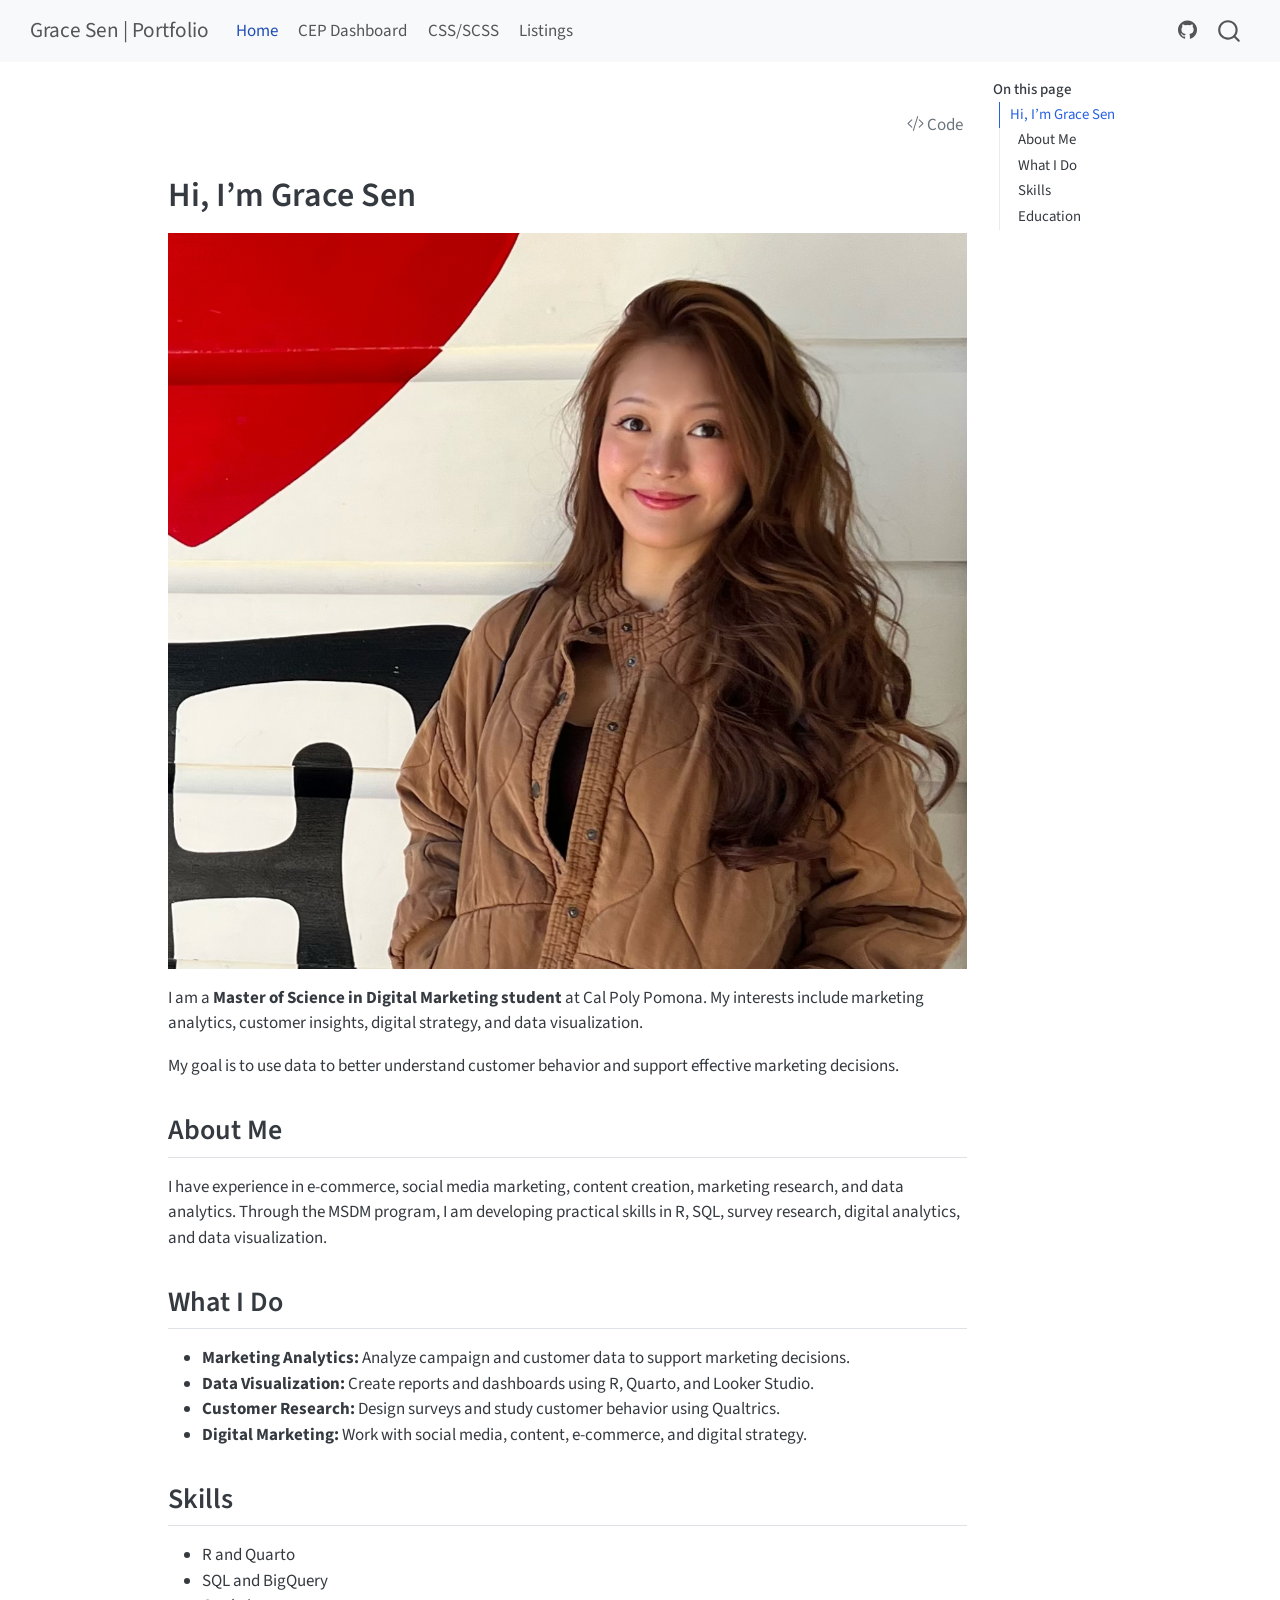
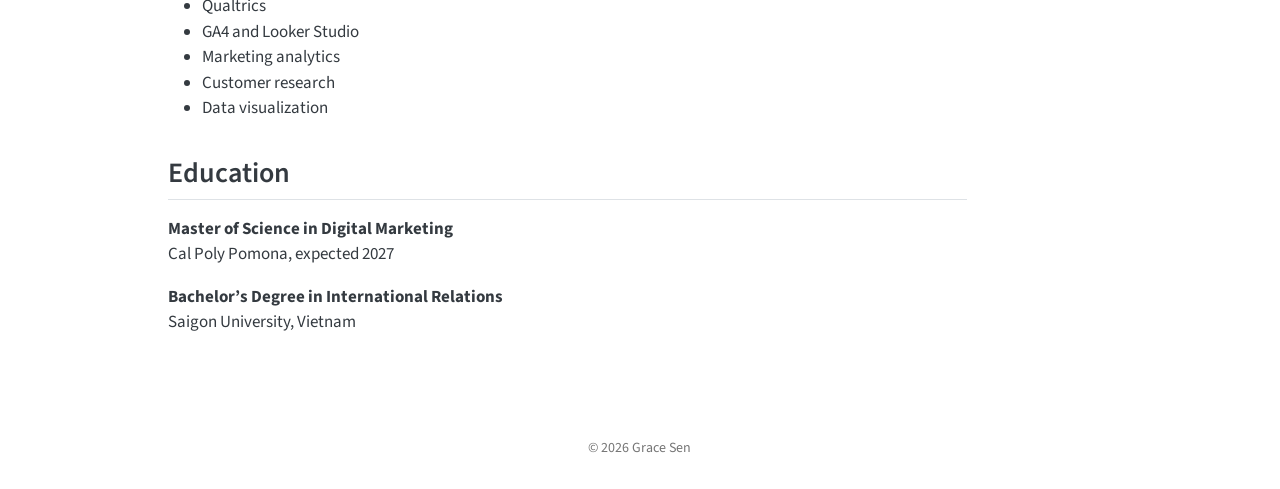
==== commit 97e65b67: "change design" ====
--- a/docs/index.html
+++ b/docs/index.html
@@ -7,7 +7,7 @@
 <meta name="viewport" content="width=device-width, initial-scale=1.0, user-scalable=yes">
 
 
-<title>Grace Sen – Grace Sen | Portfolio</title>
+<title>Grace Sen | Portfolio</title>
 <style>
 code{white-space: pre-wrap;}
 span.smallcaps{font-variant: small-caps;}
@@ -155,7 +155,7 @@
     </nav>
 </header>
 <!-- content -->
-<div id="quarto-content" class="quarto-container page-columns page-rows-contents page-layout-full page-navbar">
+<div id="quarto-content" class="quarto-container page-columns page-rows-contents page-layout-article page-navbar">
 <!-- sidebar -->
 <!-- margin-sidebar -->
     <div id="quarto-margin-sidebar" class="sidebar margin-sidebar">
@@ -163,51 +163,52 @@
     <h2 id="toc-title">On this page</h2>
    
   <ul>
-  <li><a href="#about-me" id="toc-about-me" class="nav-link active" data-scroll-target="#about-me">About Me</a></li>
-  <li><a href="#career-aspirations" id="toc-career-aspirations" class="nav-link" data-scroll-target="#career-aspirations">Career Aspirations</a></li>
+  <li><a href="#hi-im-grace-sen" id="toc-hi-im-grace-sen" class="nav-link active" data-scroll-target="#hi-im-grace-sen">Hi, I’m Grace Sen</a>
+  <ul class="collapse">
+  <li><a href="#about-me" id="toc-about-me" class="nav-link" data-scroll-target="#about-me">About Me</a></li>
+  <li><a href="#what-i-do" id="toc-what-i-do" class="nav-link" data-scroll-target="#what-i-do">What I Do</a></li>
   <li><a href="#skills" id="toc-skills" class="nav-link" data-scroll-target="#skills">Skills</a></li>
   <li><a href="#education" id="toc-education" class="nav-link" data-scroll-target="#education">Education</a></li>
+  </ul></li>
   </ul>
 </nav>
     </div>
 <!-- main -->
-<main class="content column-page-left" id="quarto-document-content">
-
-<header id="title-block-header" class="quarto-title-block default">
-<div class="quarto-title">
-<div class="quarto-title-block"><div><h1 class="title">Grace Sen</h1><button type="button" class="btn code-tools-button" id="quarto-code-tools-source"><i class="bi"></i> Code</button></div></div>
-<p class="subtitle lead">MSDM Student and Aspiring Marketing Data Analyst</p>
+<main class="content" id="quarto-document-content"><header id="title-block-header" class="quarto-title-block"><h1 class="title display-7"></h1></header><div class="quarto-title-block"><div class="quarto-title-tools-only"><button type="button" class="btn code-tools-button" id="quarto-code-tools-source"><i class="bi"></i> Code</button></div></div>
+
+
+
+
+<section id="hi-im-grace-sen" class="level1 hero-title">
+<h1 class="hero-title">Hi, I’m Grace Sen</h1>
+<div class="hero-grid">
+<div class="hero-photo">
+<p><img src="images/grace-photo.png" class="profile-photo img-fluid" alt="Professional photo of Grace Sen"></p>
 </div>
-
-
-
-<div class="quarto-title-meta column-page-left">
-
-    
-  
-    
-  </div>
-  
-
-
-</header>
-
-
-<p><img src="images/grace-photo.png" class="img-fluid"></p>
+<div class="hero-introduction">
+<p>I am a <strong>Master of Science in Digital Marketing student</strong> at Cal Poly Pomona. My interests include marketing analytics, customer insights, digital strategy, and data visualization.</p>
+<p>My goal is to use data to better understand customer behavior and support effective marketing decisions.</p>
+</div>
+</div>
 <section id="about-me" class="level2">
 <h2 class="anchored" data-anchor-id="about-me">About Me</h2>
-<p>I am a Master of Science in Digital Marketing student at Cal Poly Pomona. My interests include marketing analytics, customer insights, digital strategy, and data visualization.</p>
+<p>I have experience in e-commerce, social media marketing, content creation, marketing research, and data analytics. Through the MSDM program, I am developing practical skills in R, SQL, survey research, digital analytics, and data visualization.</p>
 </section>
-<section id="career-aspirations" class="level2">
-<h2 class="anchored" data-anchor-id="career-aspirations">Career Aspirations</h2>
-<p>My goal is to work in a marketing analytics role where I can use data to understand customer behavior and support better business decisions.</p>
+<section id="what-i-do" class="level2">
+<h2 class="anchored" data-anchor-id="what-i-do">What I Do</h2>
+<ul>
+<li><strong>Marketing Analytics:</strong> Analyze campaign and customer data to support marketing decisions.</li>
+<li><strong>Data Visualization:</strong> Create reports and dashboards using R, Quarto, and Looker Studio.</li>
+<li><strong>Customer Research:</strong> Design surveys and study customer behavior using Qualtrics.</li>
+<li><strong>Digital Marketing:</strong> Work with social media, content, e-commerce, and digital strategy.</li>
+</ul>
 </section>
 <section id="skills" class="level2">
 <h2 class="anchored" data-anchor-id="skills">Skills</h2>
 <ul>
 <li>R and Quarto</li>
 <li>SQL and BigQuery</li>
-<li>Qualtrics survey design</li>
+<li>Qualtrics</li>
 <li>GA4 and Looker Studio</li>
 <li>Marketing analytics</li>
 <li>Customer research</li>
@@ -224,6 +225,7 @@
 
 <!-- -->
 
+</section>
 </section>
 
 </main> <!-- /main -->
@@ -679,38 +681,53 @@
   });
   </script><div class="modal fade" id="quarto-embedded-source-code-modal" tabindex="-1" aria-labelledby="quarto-embedded-source-code-modal-label" aria-hidden="true"><div class="modal-dialog modal-dialog-scrollable"><div class="modal-content"><div class="modal-header"><h5 class="modal-title" id="quarto-embedded-source-code-modal-label">Source Code</h5><button class="btn-close" data-bs-dismiss="modal"></button></div><div class="modal-body"><div class="">
 <div class="code-copy-outer-scaffold"><div class="sourceCode" id="cb1" data-shortcodes="false"><pre class="sourceCode markdown code-with-copy"><code class="sourceCode markdown"><span id="cb1-1"><a href="#cb1-1" aria-hidden="true" tabindex="-1"></a><span class="co">---</span></span>
-<span id="cb1-2"><a href="#cb1-2" aria-hidden="true" tabindex="-1"></a><span class="an">title:</span><span class="co"> "Grace Sen"</span></span>
-<span id="cb1-3"><a href="#cb1-3" aria-hidden="true" tabindex="-1"></a><span class="an">subtitle:</span><span class="co"> "MSDM Student and Aspiring Marketing Data Analyst"</span></span>
-<span id="cb1-4"><a href="#cb1-4" aria-hidden="true" tabindex="-1"></a><span class="an">page-layout:</span><span class="co"> full</span></span>
+<span id="cb1-2"><a href="#cb1-2" aria-hidden="true" tabindex="-1"></a><span class="an">page-layout:</span><span class="co"> article</span></span>
+<span id="cb1-3"><a href="#cb1-3" aria-hidden="true" tabindex="-1"></a><span class="an">toc:</span><span class="co"> true</span></span>
+<span id="cb1-4"><a href="#cb1-4" aria-hidden="true" tabindex="-1"></a><span class="an">toc-title:</span><span class="co"> "On this page"</span></span>
 <span id="cb1-5"><a href="#cb1-5" aria-hidden="true" tabindex="-1"></a><span class="co">---</span></span>
 <span id="cb1-6"><a href="#cb1-6" aria-hidden="true" tabindex="-1"></a></span>
-<span id="cb1-7"><a href="#cb1-7" aria-hidden="true" tabindex="-1"></a><span class="al">![](images/grace-photo.png)</span></span>
+<span id="cb1-7"><a href="#cb1-7" aria-hidden="true" tabindex="-1"></a><span class="fu"># Hi, I’m Grace Sen {.hero-title}</span></span>
 <span id="cb1-8"><a href="#cb1-8" aria-hidden="true" tabindex="-1"></a></span>
-<span id="cb1-9"><a href="#cb1-9" aria-hidden="true" tabindex="-1"></a><span class="fu">## About Me</span></span>
-<span id="cb1-10"><a href="#cb1-10" aria-hidden="true" tabindex="-1"></a></span>
-<span id="cb1-11"><a href="#cb1-11" aria-hidden="true" tabindex="-1"></a>I am a Master of Science in Digital Marketing student at Cal Poly Pomona. My interests include marketing analytics, customer insights, digital strategy, and data visualization.</span>
-<span id="cb1-12"><a href="#cb1-12" aria-hidden="true" tabindex="-1"></a></span>
-<span id="cb1-13"><a href="#cb1-13" aria-hidden="true" tabindex="-1"></a><span class="fu">## Career Aspirations</span></span>
-<span id="cb1-14"><a href="#cb1-14" aria-hidden="true" tabindex="-1"></a></span>
-<span id="cb1-15"><a href="#cb1-15" aria-hidden="true" tabindex="-1"></a>My goal is to work in a marketing analytics role where I can use data to understand customer behavior and support better business decisions.</span>
+<span id="cb1-9"><a href="#cb1-9" aria-hidden="true" tabindex="-1"></a>::::: hero-grid</span>
+<span id="cb1-10"><a href="#cb1-10" aria-hidden="true" tabindex="-1"></a>::: hero-photo</span>
+<span id="cb1-11"><a href="#cb1-11" aria-hidden="true" tabindex="-1"></a><span class="al">![](images/grace-photo.png)</span>{.profile-photo fig-alt="Professional photo of Grace Sen"}</span>
+<span id="cb1-12"><a href="#cb1-12" aria-hidden="true" tabindex="-1"></a>:::</span>
+<span id="cb1-13"><a href="#cb1-13" aria-hidden="true" tabindex="-1"></a></span>
+<span id="cb1-14"><a href="#cb1-14" aria-hidden="true" tabindex="-1"></a>::: hero-introduction</span>
+<span id="cb1-15"><a href="#cb1-15" aria-hidden="true" tabindex="-1"></a>I am a **Master of Science in Digital Marketing student** at Cal Poly Pomona. My interests include marketing analytics, customer insights, digital strategy, and data visualization.</span>
 <span id="cb1-16"><a href="#cb1-16" aria-hidden="true" tabindex="-1"></a></span>
-<span id="cb1-17"><a href="#cb1-17" aria-hidden="true" tabindex="-1"></a><span class="fu">## Skills</span></span>
-<span id="cb1-18"><a href="#cb1-18" aria-hidden="true" tabindex="-1"></a></span>
-<span id="cb1-19"><a href="#cb1-19" aria-hidden="true" tabindex="-1"></a><span class="ss">- </span>R and Quarto</span>
-<span id="cb1-20"><a href="#cb1-20" aria-hidden="true" tabindex="-1"></a><span class="ss">- </span>SQL and BigQuery</span>
-<span id="cb1-21"><a href="#cb1-21" aria-hidden="true" tabindex="-1"></a><span class="ss">- </span>Qualtrics survey design</span>
-<span id="cb1-22"><a href="#cb1-22" aria-hidden="true" tabindex="-1"></a><span class="ss">- </span>GA4 and Looker Studio</span>
-<span id="cb1-23"><a href="#cb1-23" aria-hidden="true" tabindex="-1"></a><span class="ss">- </span>Marketing analytics</span>
-<span id="cb1-24"><a href="#cb1-24" aria-hidden="true" tabindex="-1"></a><span class="ss">- </span>Customer research</span>
-<span id="cb1-25"><a href="#cb1-25" aria-hidden="true" tabindex="-1"></a><span class="ss">- </span>Data visualization</span>
+<span id="cb1-17"><a href="#cb1-17" aria-hidden="true" tabindex="-1"></a>My goal is to use data to better understand customer behavior and support effective marketing decisions.</span>
+<span id="cb1-18"><a href="#cb1-18" aria-hidden="true" tabindex="-1"></a>:::</span>
+<span id="cb1-19"><a href="#cb1-19" aria-hidden="true" tabindex="-1"></a>:::::</span>
+<span id="cb1-20"><a href="#cb1-20" aria-hidden="true" tabindex="-1"></a></span>
+<span id="cb1-21"><a href="#cb1-21" aria-hidden="true" tabindex="-1"></a><span class="fu">## About Me</span></span>
+<span id="cb1-22"><a href="#cb1-22" aria-hidden="true" tabindex="-1"></a></span>
+<span id="cb1-23"><a href="#cb1-23" aria-hidden="true" tabindex="-1"></a>I have experience in e-commerce, social media marketing, content creation, marketing research, and data analytics. Through the MSDM program, I am developing practical skills in R, SQL, survey research, digital analytics, and data visualization.</span>
+<span id="cb1-24"><a href="#cb1-24" aria-hidden="true" tabindex="-1"></a></span>
+<span id="cb1-25"><a href="#cb1-25" aria-hidden="true" tabindex="-1"></a><span class="fu">## What I Do</span></span>
 <span id="cb1-26"><a href="#cb1-26" aria-hidden="true" tabindex="-1"></a></span>
-<span id="cb1-27"><a href="#cb1-27" aria-hidden="true" tabindex="-1"></a><span class="fu">## Education</span></span>
-<span id="cb1-28"><a href="#cb1-28" aria-hidden="true" tabindex="-1"></a></span>
-<span id="cb1-29"><a href="#cb1-29" aria-hidden="true" tabindex="-1"></a>**Master of Science in Digital Marketing**\</span>
-<span id="cb1-30"><a href="#cb1-30" aria-hidden="true" tabindex="-1"></a>Cal Poly Pomona, expected 2027</span>
+<span id="cb1-27"><a href="#cb1-27" aria-hidden="true" tabindex="-1"></a><span class="ss">- </span>**Marketing Analytics:** Analyze campaign and customer data to support marketing decisions.</span>
+<span id="cb1-28"><a href="#cb1-28" aria-hidden="true" tabindex="-1"></a><span class="ss">- </span>**Data Visualization:** Create reports and dashboards using R, Quarto, and Looker Studio.</span>
+<span id="cb1-29"><a href="#cb1-29" aria-hidden="true" tabindex="-1"></a><span class="ss">- </span>**Customer Research:** Design surveys and study customer behavior using Qualtrics.</span>
+<span id="cb1-30"><a href="#cb1-30" aria-hidden="true" tabindex="-1"></a><span class="ss">- </span>**Digital Marketing:** Work with social media, content, e-commerce, and digital strategy.</span>
 <span id="cb1-31"><a href="#cb1-31" aria-hidden="true" tabindex="-1"></a></span>
-<span id="cb1-32"><a href="#cb1-32" aria-hidden="true" tabindex="-1"></a>**Bachelor’s Degree in International Relations**\</span>
-<span id="cb1-33"><a href="#cb1-33" aria-hidden="true" tabindex="-1"></a>Saigon University, Vietnam</span></code></pre></div><button title="Copy to Clipboard" class="code-copy-button" data-in-quarto-modal=""><i class="bi"></i></button></div>
+<span id="cb1-32"><a href="#cb1-32" aria-hidden="true" tabindex="-1"></a><span class="fu">## Skills</span></span>
+<span id="cb1-33"><a href="#cb1-33" aria-hidden="true" tabindex="-1"></a></span>
+<span id="cb1-34"><a href="#cb1-34" aria-hidden="true" tabindex="-1"></a><span class="ss">- </span>R and Quarto</span>
+<span id="cb1-35"><a href="#cb1-35" aria-hidden="true" tabindex="-1"></a><span class="ss">- </span>SQL and BigQuery</span>
+<span id="cb1-36"><a href="#cb1-36" aria-hidden="true" tabindex="-1"></a><span class="ss">- </span>Qualtrics</span>
+<span id="cb1-37"><a href="#cb1-37" aria-hidden="true" tabindex="-1"></a><span class="ss">- </span>GA4 and Looker Studio</span>
+<span id="cb1-38"><a href="#cb1-38" aria-hidden="true" tabindex="-1"></a><span class="ss">- </span>Marketing analytics</span>
+<span id="cb1-39"><a href="#cb1-39" aria-hidden="true" tabindex="-1"></a><span class="ss">- </span>Customer research</span>
+<span id="cb1-40"><a href="#cb1-40" aria-hidden="true" tabindex="-1"></a><span class="ss">- </span>Data visualization</span>
+<span id="cb1-41"><a href="#cb1-41" aria-hidden="true" tabindex="-1"></a></span>
+<span id="cb1-42"><a href="#cb1-42" aria-hidden="true" tabindex="-1"></a><span class="fu">## Education</span></span>
+<span id="cb1-43"><a href="#cb1-43" aria-hidden="true" tabindex="-1"></a></span>
+<span id="cb1-44"><a href="#cb1-44" aria-hidden="true" tabindex="-1"></a>**Master of Science in Digital Marketing**\</span>
+<span id="cb1-45"><a href="#cb1-45" aria-hidden="true" tabindex="-1"></a>Cal Poly Pomona, expected 2027</span>
+<span id="cb1-46"><a href="#cb1-46" aria-hidden="true" tabindex="-1"></a></span>
+<span id="cb1-47"><a href="#cb1-47" aria-hidden="true" tabindex="-1"></a>**Bachelor’s Degree in International Relations**\</span>
+<span id="cb1-48"><a href="#cb1-48" aria-hidden="true" tabindex="-1"></a>Saigon University, Vietnam</span></code></pre></div><button title="Copy to Clipboard" class="code-copy-button" data-in-quarto-modal=""><i class="bi"></i></button></div>
 </div></div></div></div></div>
 </div> <!-- /content -->
 <footer class="footer">
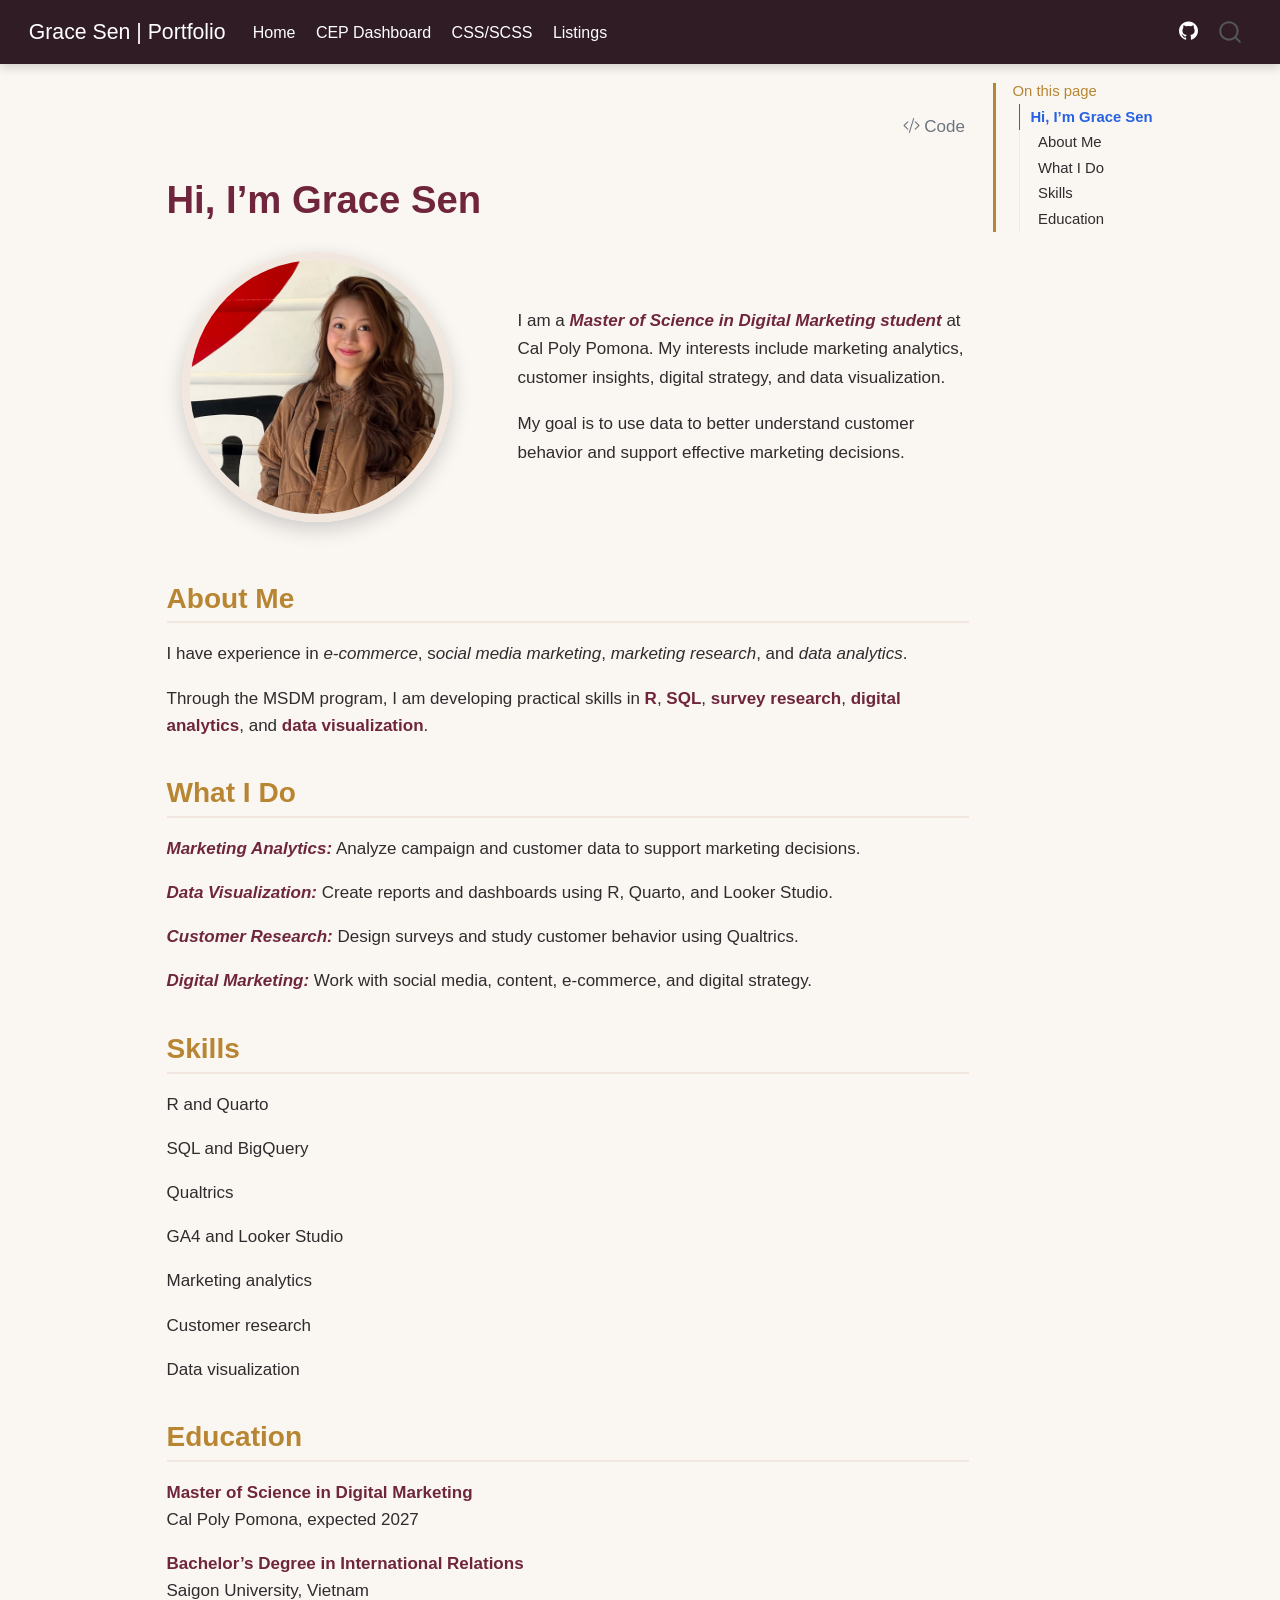
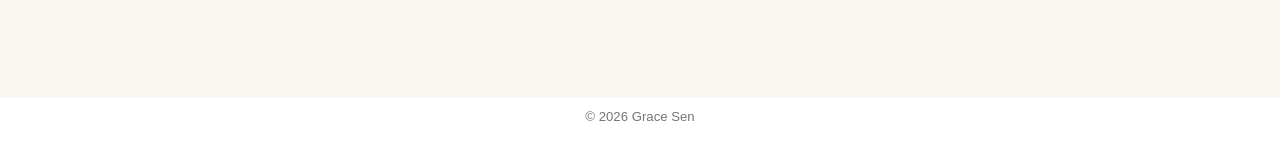
==== commit 516ab139: "fix errors" ====
--- a/docs/index.html
+++ b/docs/index.html
@@ -105,6 +105,7 @@
 }</script>
 
 
+<link rel="stylesheet" href="styles.css">
 </head>
 
 <body class="nav-fixed quarto-light">
@@ -186,34 +187,31 @@
 <p><img src="images/grace-photo.png" class="profile-photo img-fluid" alt="Professional photo of Grace Sen"></p>
 </div>
 <div class="hero-introduction">
-<p>I am a <strong>Master of Science in Digital Marketing student</strong> at Cal Poly Pomona. My interests include marketing analytics, customer insights, digital strategy, and data visualization.</p>
+<p>I am a <strong><em>Master of Science in Digital Marketing student</em></strong> at Cal Poly Pomona. My interests include marketing analytics, customer insights, digital strategy, and data visualization.</p>
 <p>My goal is to use data to better understand customer behavior and support effective marketing decisions.</p>
 </div>
 </div>
 <section id="about-me" class="level2">
 <h2 class="anchored" data-anchor-id="about-me">About Me</h2>
-<p>I have experience in e-commerce, social media marketing, content creation, marketing research, and data analytics. Through the MSDM program, I am developing practical skills in R, SQL, survey research, digital analytics, and data visualization.</p>
+<p>I have experience in <em>e-commerce</em>, s<em>ocial media marketing</em>, <em>marketing research</em>, and <em>data analytics</em>.</p>
+<p>Through the MSDM program, I am developing practical skills in <strong>R</strong>, <strong>SQL</strong>, <strong>survey research</strong>, <strong>digital analytics</strong>, and <strong>data visualization</strong>.</p>
 </section>
 <section id="what-i-do" class="level2">
 <h2 class="anchored" data-anchor-id="what-i-do">What I Do</h2>
-<ul>
-<li><strong>Marketing Analytics:</strong> Analyze campaign and customer data to support marketing decisions.</li>
-<li><strong>Data Visualization:</strong> Create reports and dashboards using R, Quarto, and Looker Studio.</li>
-<li><strong>Customer Research:</strong> Design surveys and study customer behavior using Qualtrics.</li>
-<li><strong>Digital Marketing:</strong> Work with social media, content, e-commerce, and digital strategy.</li>
-</ul>
+<p><strong><em>Marketing Analytics:</em></strong> Analyze campaign and customer data to support marketing decisions.</p>
+<p><strong><em>Data Visualization:</em></strong> Create reports and dashboards using R, Quarto, and Looker Studio.</p>
+<p><strong><em>Customer Research:</em></strong> Design surveys and study customer behavior using Qualtrics.</p>
+<p><strong><em>Digital Marketing:</em></strong> Work with social media, content, e-commerce, and digital strategy.</p>
 </section>
 <section id="skills" class="level2">
 <h2 class="anchored" data-anchor-id="skills">Skills</h2>
-<ul>
-<li>R and Quarto</li>
-<li>SQL and BigQuery</li>
-<li>Qualtrics</li>
-<li>GA4 and Looker Studio</li>
-<li>Marketing analytics</li>
-<li>Customer research</li>
-<li>Data visualization</li>
-</ul>
+<p>R and Quarto</p>
+<p>SQL and BigQuery</p>
+<p>Qualtrics</p>
+<p>GA4 and Looker Studio</p>
+<p>Marketing analytics</p>
+<p>Customer research</p>
+<p>Data visualization</p>
 </section>
 <section id="education" class="level2">
 <h2 class="anchored" data-anchor-id="education">Education</h2>
@@ -694,7 +692,7 @@
 <span id="cb1-12"><a href="#cb1-12" aria-hidden="true" tabindex="-1"></a>:::</span>
 <span id="cb1-13"><a href="#cb1-13" aria-hidden="true" tabindex="-1"></a></span>
 <span id="cb1-14"><a href="#cb1-14" aria-hidden="true" tabindex="-1"></a>::: hero-introduction</span>
-<span id="cb1-15"><a href="#cb1-15" aria-hidden="true" tabindex="-1"></a>I am a **Master of Science in Digital Marketing student** at Cal Poly Pomona. My interests include marketing analytics, customer insights, digital strategy, and data visualization.</span>
+<span id="cb1-15"><a href="#cb1-15" aria-hidden="true" tabindex="-1"></a>I am a ***Master of Science in Digital Marketing student*** at Cal Poly Pomona. My interests include marketing analytics, customer insights, digital strategy, and data visualization.</span>
 <span id="cb1-16"><a href="#cb1-16" aria-hidden="true" tabindex="-1"></a></span>
 <span id="cb1-17"><a href="#cb1-17" aria-hidden="true" tabindex="-1"></a>My goal is to use data to better understand customer behavior and support effective marketing decisions.</span>
 <span id="cb1-18"><a href="#cb1-18" aria-hidden="true" tabindex="-1"></a>:::</span>
@@ -702,32 +700,43 @@
 <span id="cb1-20"><a href="#cb1-20" aria-hidden="true" tabindex="-1"></a></span>
 <span id="cb1-21"><a href="#cb1-21" aria-hidden="true" tabindex="-1"></a><span class="fu">## About Me</span></span>
 <span id="cb1-22"><a href="#cb1-22" aria-hidden="true" tabindex="-1"></a></span>
-<span id="cb1-23"><a href="#cb1-23" aria-hidden="true" tabindex="-1"></a>I have experience in e-commerce, social media marketing, content creation, marketing research, and data analytics. Through the MSDM program, I am developing practical skills in R, SQL, survey research, digital analytics, and data visualization.</span>
+<span id="cb1-23"><a href="#cb1-23" aria-hidden="true" tabindex="-1"></a>I have experience in *e-commerce*, s*ocial media marketing*, *marketing research*, and *data analytics*.</span>
 <span id="cb1-24"><a href="#cb1-24" aria-hidden="true" tabindex="-1"></a></span>
-<span id="cb1-25"><a href="#cb1-25" aria-hidden="true" tabindex="-1"></a><span class="fu">## What I Do</span></span>
+<span id="cb1-25"><a href="#cb1-25" aria-hidden="true" tabindex="-1"></a>Through the MSDM program, I am developing practical skills in **R**, **SQL**, **survey research**, **digital analytics**, and **data visualization**.</span>
 <span id="cb1-26"><a href="#cb1-26" aria-hidden="true" tabindex="-1"></a></span>
-<span id="cb1-27"><a href="#cb1-27" aria-hidden="true" tabindex="-1"></a><span class="ss">- </span>**Marketing Analytics:** Analyze campaign and customer data to support marketing decisions.</span>
-<span id="cb1-28"><a href="#cb1-28" aria-hidden="true" tabindex="-1"></a><span class="ss">- </span>**Data Visualization:** Create reports and dashboards using R, Quarto, and Looker Studio.</span>
-<span id="cb1-29"><a href="#cb1-29" aria-hidden="true" tabindex="-1"></a><span class="ss">- </span>**Customer Research:** Design surveys and study customer behavior using Qualtrics.</span>
-<span id="cb1-30"><a href="#cb1-30" aria-hidden="true" tabindex="-1"></a><span class="ss">- </span>**Digital Marketing:** Work with social media, content, e-commerce, and digital strategy.</span>
-<span id="cb1-31"><a href="#cb1-31" aria-hidden="true" tabindex="-1"></a></span>
-<span id="cb1-32"><a href="#cb1-32" aria-hidden="true" tabindex="-1"></a><span class="fu">## Skills</span></span>
-<span id="cb1-33"><a href="#cb1-33" aria-hidden="true" tabindex="-1"></a></span>
-<span id="cb1-34"><a href="#cb1-34" aria-hidden="true" tabindex="-1"></a><span class="ss">- </span>R and Quarto</span>
-<span id="cb1-35"><a href="#cb1-35" aria-hidden="true" tabindex="-1"></a><span class="ss">- </span>SQL and BigQuery</span>
-<span id="cb1-36"><a href="#cb1-36" aria-hidden="true" tabindex="-1"></a><span class="ss">- </span>Qualtrics</span>
-<span id="cb1-37"><a href="#cb1-37" aria-hidden="true" tabindex="-1"></a><span class="ss">- </span>GA4 and Looker Studio</span>
-<span id="cb1-38"><a href="#cb1-38" aria-hidden="true" tabindex="-1"></a><span class="ss">- </span>Marketing analytics</span>
-<span id="cb1-39"><a href="#cb1-39" aria-hidden="true" tabindex="-1"></a><span class="ss">- </span>Customer research</span>
-<span id="cb1-40"><a href="#cb1-40" aria-hidden="true" tabindex="-1"></a><span class="ss">- </span>Data visualization</span>
-<span id="cb1-41"><a href="#cb1-41" aria-hidden="true" tabindex="-1"></a></span>
-<span id="cb1-42"><a href="#cb1-42" aria-hidden="true" tabindex="-1"></a><span class="fu">## Education</span></span>
-<span id="cb1-43"><a href="#cb1-43" aria-hidden="true" tabindex="-1"></a></span>
-<span id="cb1-44"><a href="#cb1-44" aria-hidden="true" tabindex="-1"></a>**Master of Science in Digital Marketing**\</span>
-<span id="cb1-45"><a href="#cb1-45" aria-hidden="true" tabindex="-1"></a>Cal Poly Pomona, expected 2027</span>
+<span id="cb1-27"><a href="#cb1-27" aria-hidden="true" tabindex="-1"></a><span class="fu">## What I Do</span></span>
+<span id="cb1-28"><a href="#cb1-28" aria-hidden="true" tabindex="-1"></a></span>
+<span id="cb1-29"><a href="#cb1-29" aria-hidden="true" tabindex="-1"></a>***Marketing Analytics:*** Analyze campaign and customer data to support marketing decisions.</span>
+<span id="cb1-30"><a href="#cb1-30" aria-hidden="true" tabindex="-1"></a></span>
+<span id="cb1-31"><a href="#cb1-31" aria-hidden="true" tabindex="-1"></a>***Data Visualization:*** Create reports and dashboards using R, Quarto, and Looker Studio.</span>
+<span id="cb1-32"><a href="#cb1-32" aria-hidden="true" tabindex="-1"></a></span>
+<span id="cb1-33"><a href="#cb1-33" aria-hidden="true" tabindex="-1"></a>***Customer Research:*** Design surveys and study customer behavior using Qualtrics.</span>
+<span id="cb1-34"><a href="#cb1-34" aria-hidden="true" tabindex="-1"></a></span>
+<span id="cb1-35"><a href="#cb1-35" aria-hidden="true" tabindex="-1"></a>***Digital Marketing:*** Work with social media, content, e-commerce, and digital strategy.</span>
+<span id="cb1-36"><a href="#cb1-36" aria-hidden="true" tabindex="-1"></a></span>
+<span id="cb1-37"><a href="#cb1-37" aria-hidden="true" tabindex="-1"></a><span class="fu">## Skills</span></span>
+<span id="cb1-38"><a href="#cb1-38" aria-hidden="true" tabindex="-1"></a></span>
+<span id="cb1-39"><a href="#cb1-39" aria-hidden="true" tabindex="-1"></a>R and Quarto</span>
+<span id="cb1-40"><a href="#cb1-40" aria-hidden="true" tabindex="-1"></a></span>
+<span id="cb1-41"><a href="#cb1-41" aria-hidden="true" tabindex="-1"></a>SQL and BigQuery</span>
+<span id="cb1-42"><a href="#cb1-42" aria-hidden="true" tabindex="-1"></a></span>
+<span id="cb1-43"><a href="#cb1-43" aria-hidden="true" tabindex="-1"></a>Qualtrics</span>
+<span id="cb1-44"><a href="#cb1-44" aria-hidden="true" tabindex="-1"></a></span>
+<span id="cb1-45"><a href="#cb1-45" aria-hidden="true" tabindex="-1"></a>GA4 and Looker Studio</span>
 <span id="cb1-46"><a href="#cb1-46" aria-hidden="true" tabindex="-1"></a></span>
-<span id="cb1-47"><a href="#cb1-47" aria-hidden="true" tabindex="-1"></a>**Bachelor’s Degree in International Relations**\</span>
-<span id="cb1-48"><a href="#cb1-48" aria-hidden="true" tabindex="-1"></a>Saigon University, Vietnam</span></code></pre></div><button title="Copy to Clipboard" class="code-copy-button" data-in-quarto-modal=""><i class="bi"></i></button></div>
+<span id="cb1-47"><a href="#cb1-47" aria-hidden="true" tabindex="-1"></a>Marketing analytics</span>
+<span id="cb1-48"><a href="#cb1-48" aria-hidden="true" tabindex="-1"></a></span>
+<span id="cb1-49"><a href="#cb1-49" aria-hidden="true" tabindex="-1"></a>Customer research</span>
+<span id="cb1-50"><a href="#cb1-50" aria-hidden="true" tabindex="-1"></a></span>
+<span id="cb1-51"><a href="#cb1-51" aria-hidden="true" tabindex="-1"></a>Data visualization</span>
+<span id="cb1-52"><a href="#cb1-52" aria-hidden="true" tabindex="-1"></a></span>
+<span id="cb1-53"><a href="#cb1-53" aria-hidden="true" tabindex="-1"></a><span class="fu">## Education</span></span>
+<span id="cb1-54"><a href="#cb1-54" aria-hidden="true" tabindex="-1"></a></span>
+<span id="cb1-55"><a href="#cb1-55" aria-hidden="true" tabindex="-1"></a>**Master of Science in Digital Marketing**\</span>
+<span id="cb1-56"><a href="#cb1-56" aria-hidden="true" tabindex="-1"></a>Cal Poly Pomona, expected 2027</span>
+<span id="cb1-57"><a href="#cb1-57" aria-hidden="true" tabindex="-1"></a></span>
+<span id="cb1-58"><a href="#cb1-58" aria-hidden="true" tabindex="-1"></a>**Bachelor’s Degree in International Relations**\</span>
+<span id="cb1-59"><a href="#cb1-59" aria-hidden="true" tabindex="-1"></a>Saigon University, Vietnam</span></code></pre></div><button title="Copy to Clipboard" class="code-copy-button" data-in-quarto-modal=""><i class="bi"></i></button></div>
 </div></div></div></div></div>
 </div> <!-- /content -->
 <footer class="footer">
--- a/docs/styles.css
+++ b/docs/styles.css
@@ -0,0 +1,263 @@
+/* ---------- Website color theme ---------- */
+
+:root {
+  --primary-color: #6f263d;
+  --secondary-color: #b88632;
+  --dark-color: #2f1c25;
+  --light-color: #faf7f3;
+  --soft-color: #f1e7df;
+  --text-color: #302b2d;
+}
+
+/* ---------- General page ---------- */
+
+body {
+  background-color: var(--light-color);
+  color: var(--text-color);
+  font-family: Arial, Helvetica, sans-serif;
+  line-height: 1.7;
+}
+
+/* ---------- Navigation bar ---------- */
+
+.navbar {
+  background-color: var(--dark-color) !important;
+  box-shadow: 0 3px 10px rgba(0, 0, 0, 0.18);
+}
+
+.navbar-title,
+.navbar-nav .nav-link {
+  color: white !important;
+}
+
+.navbar-nav .nav-link:hover {
+  color: #e8c783 !important;
+}
+
+/* ---------- Introduction ---------- */
+
+h1.hero-title {
+  color: var(--primary-color);
+  font-size: 2.7rem;
+  font-weight: 700;
+  margin-bottom: 2rem;
+}
+
+.hero-grid {
+  display: grid;
+  grid-template-columns: 300px 1fr;
+  align-items: center;
+  gap: 3rem;
+  margin-bottom: 2.5rem;
+}
+
+.hero-photo {
+  display: flex;
+  justify-content: center;
+}
+
+.profile-photo {
+  width: 270px !important;
+  height: 270px !important;
+  object-fit: cover;
+  object-position: center;
+  border-radius: 50%;
+  border: 8px solid var(--soft-color);
+  box-shadow: 0 7px 20px rgba(0, 0, 0, 0.18);
+}
+
+.hero-introduction {
+  font-size: 1.15rem;
+  line-height: 1.8;
+}
+
+/* ---------- Headings ---------- */
+
+h2 {
+  color: var(--secondary-color);
+  font-weight: 700;
+  border-bottom: 2px solid var(--soft-color);
+  padding-bottom: 0.35rem;
+  margin-top: 2.2rem;
+}
+
+h3 {
+  color: var(--primary-color);
+}
+
+/* ---------- Links and selections ---------- */
+
+a {
+  color: var(--primary-color);
+}
+
+a:hover {
+  color: var(--secondary-color);
+}
+
+strong {
+  color: var(--primary-color);
+}
+
+/* ---------- Table of contents ---------- */
+
+#TOC {
+  border-left: 3px solid var(--secondary-color);
+  padding-left: 1rem;
+}
+
+#TOC a {
+  color: var(--text-color);
+}
+
+#TOC a.active {
+  color: var(--primary-color);
+  font-weight: 600;
+}
+
+/* ---------- Mobile layout ---------- */
+
+@media (max-width: 768px) {
+  .hero-grid {
+    grid-template-columns: 1fr;
+    text-align: center;
+    gap: 1.5rem;
+  }
+
+  .hero-title {
+    font-size: 2.1rem;
+    text-align: center;
+  }
+
+  .profile-photo {
+    width: 220px !important;
+    height: 220px !important;
+  }
+}
+
+/* ---------- Typography correction ---------- */
+
+body {
+  font-size: 16px;
+  font-weight: 400;
+  line-height: 1.6;
+}
+
+/* Reset the main section so body text stays normal */
+section.hero-title {
+  color: var(--text-color);
+  font-size: 1rem;
+  font-weight: 400;
+}
+
+/* Only the main page title should be large and bold */
+h1.hero-title {
+  color: var(--primary-color);
+  font-size: 2.25rem;
+  font-weight: 700;
+  line-height: 1.2;
+  margin-bottom: 1.75rem;
+}
+
+/* Introduction paragraph */
+.hero-introduction,
+.hero-introduction p {
+  color: var(--text-color);
+  font-size: 1rem;
+  font-weight: 400;
+  line-height: 1.7;
+}
+
+/* Normal body paragraphs and lists */
+main p,
+main li {
+  font-size: 1rem;
+  font-weight: 400;
+}
+
+/* Section headings remain bold */
+h2 {
+  font-size: 1.65rem;
+  font-weight: 700;
+}
+
+h3 {
+  font-size: 1.25rem;
+  font-weight: 700;
+}
+
+/* Bold words should remain bold without becoming oversized */
+strong {
+  font-size: inherit;
+  font-weight: 700;
+}
+
+/* ---------- Content alignment ---------- */
+
+main,
+main section,
+main p,
+main ul,
+main li,
+main h2,
+main h3 {
+  text-align: left !important;
+}
+
+/* Restore normal bullet-list spacing */
+main ul {
+  display: block;
+  margin-left: 0;
+  padding-left: 1.5rem;
+}
+
+main li {
+  margin-bottom: 0.4rem;
+}
+
+/* Keep only the photo centered inside its column */
+.hero-photo {
+  display: flex;
+  justify-content: center;
+}
+
+/* ---------- Dashboard styling ---------- */
+
+.quarto-dashboard {
+  background-color: var(--light-color);
+}
+
+.quarto-dashboard .card {
+  border: 1px solid var(--soft-color);
+  border-radius: 8px;
+  box-shadow: 0 3px 10px rgba(0, 0, 0, 0.07);
+}
+
+.quarto-dashboard .card-header {
+  color: var(--primary-color);
+  font-weight: 700;
+}
+
+.quarto-dashboard .callout-note {
+  border-left-color: var(--secondary-color);
+}
+
+.quarto-dashboard table thead {
+  color: var(--primary-color);
+}
+
+/* ---------- White value-box text and icons ---------- */
+
+.quarto-dashboard .bslib-value-box,
+.quarto-dashboard .bslib-value-box * {
+  color: #ffffff !important;
+}
+
+.quarto-dashboard .bslib-value-box svg {
+  fill: #ffffff !important;
+}
+
+.quarto-dashboard .bslib-value-box .value-box-title,
+.quarto-dashboard .bslib-value-box .value-box-value {
+  color: #ffffff !important;
+}
